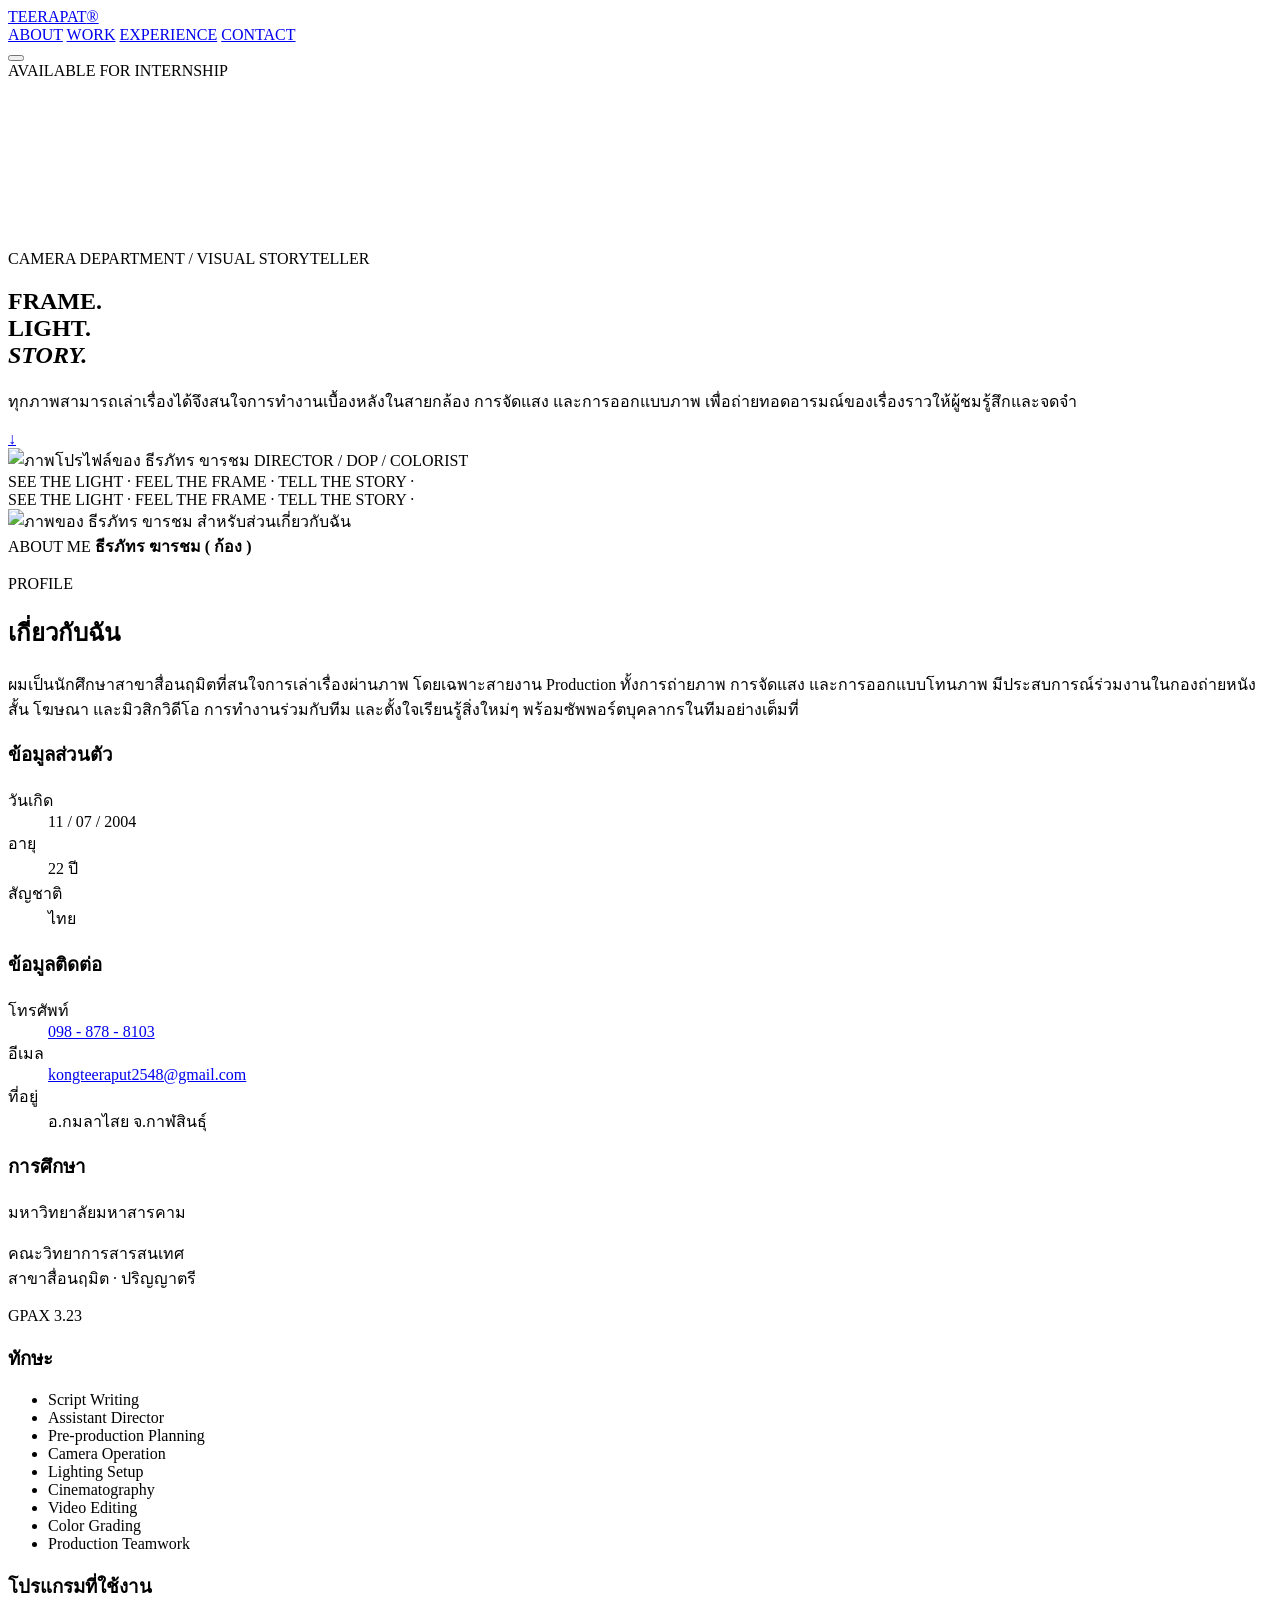
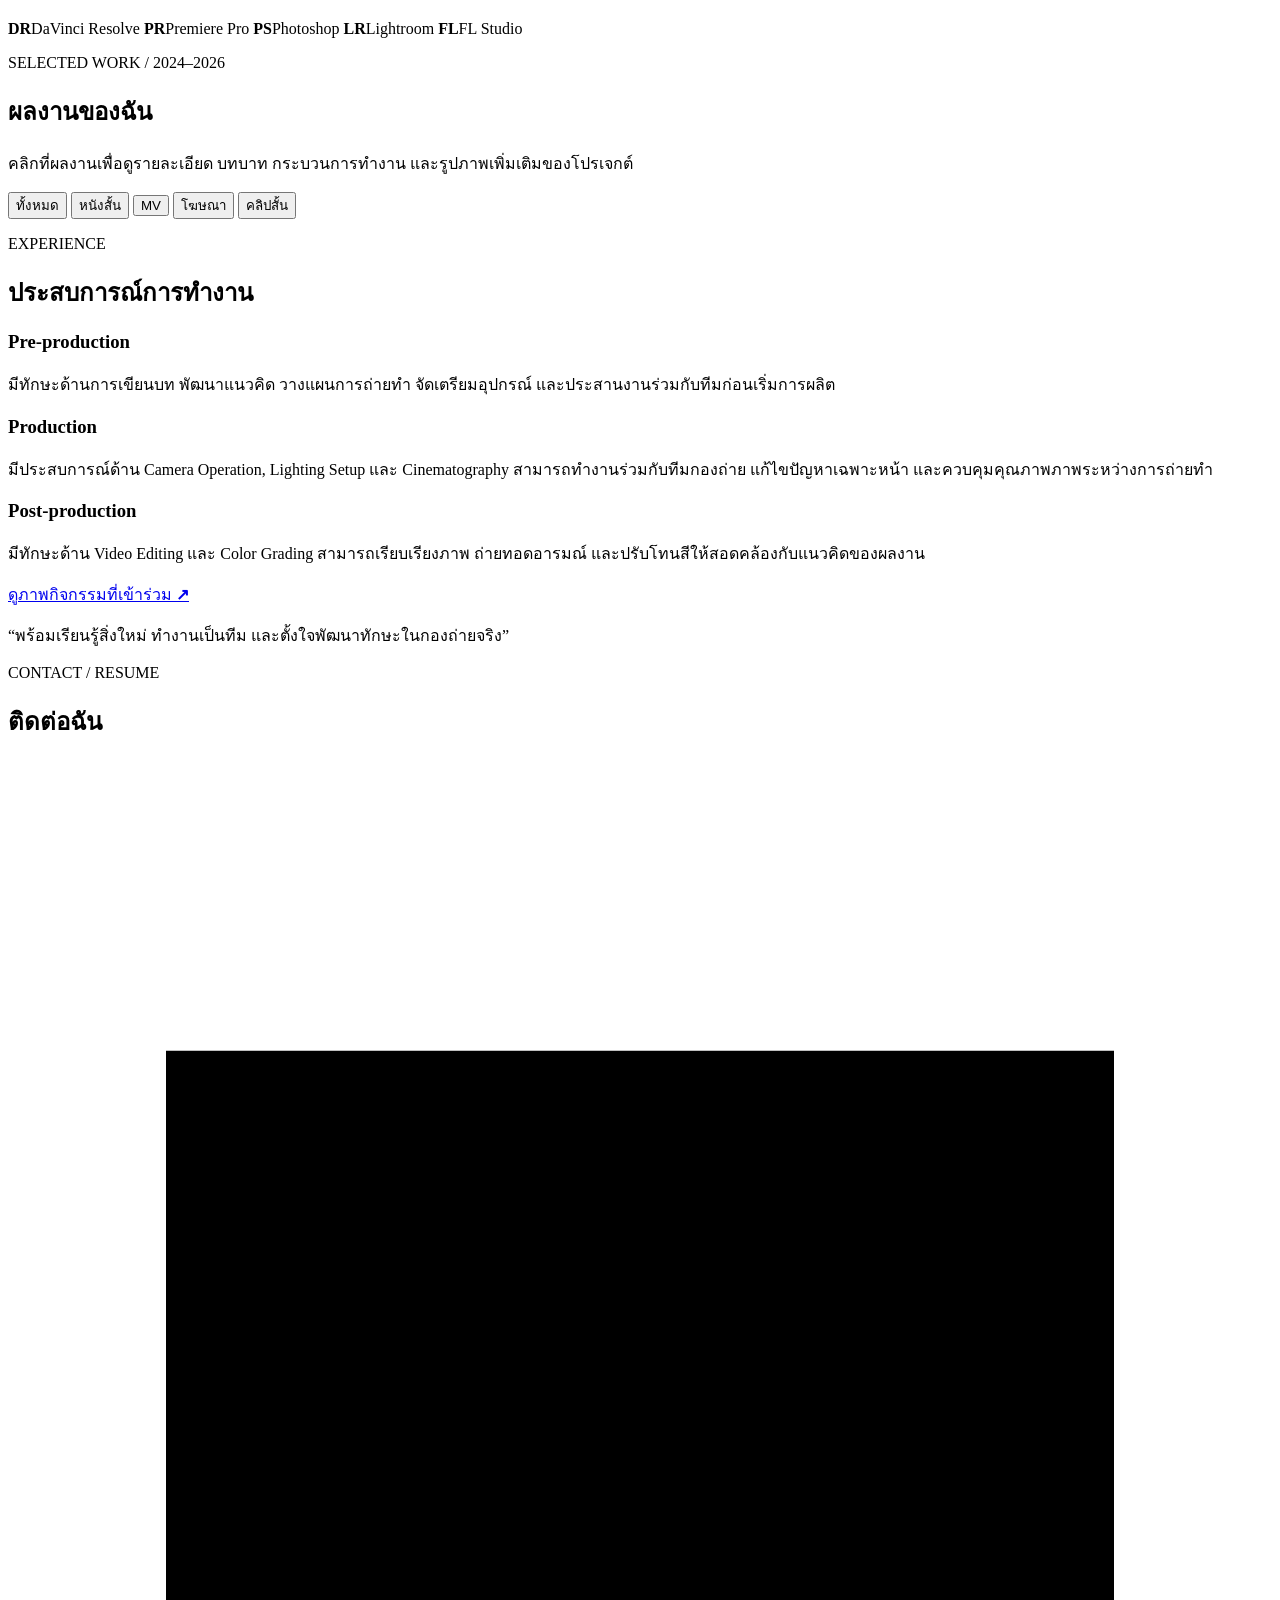
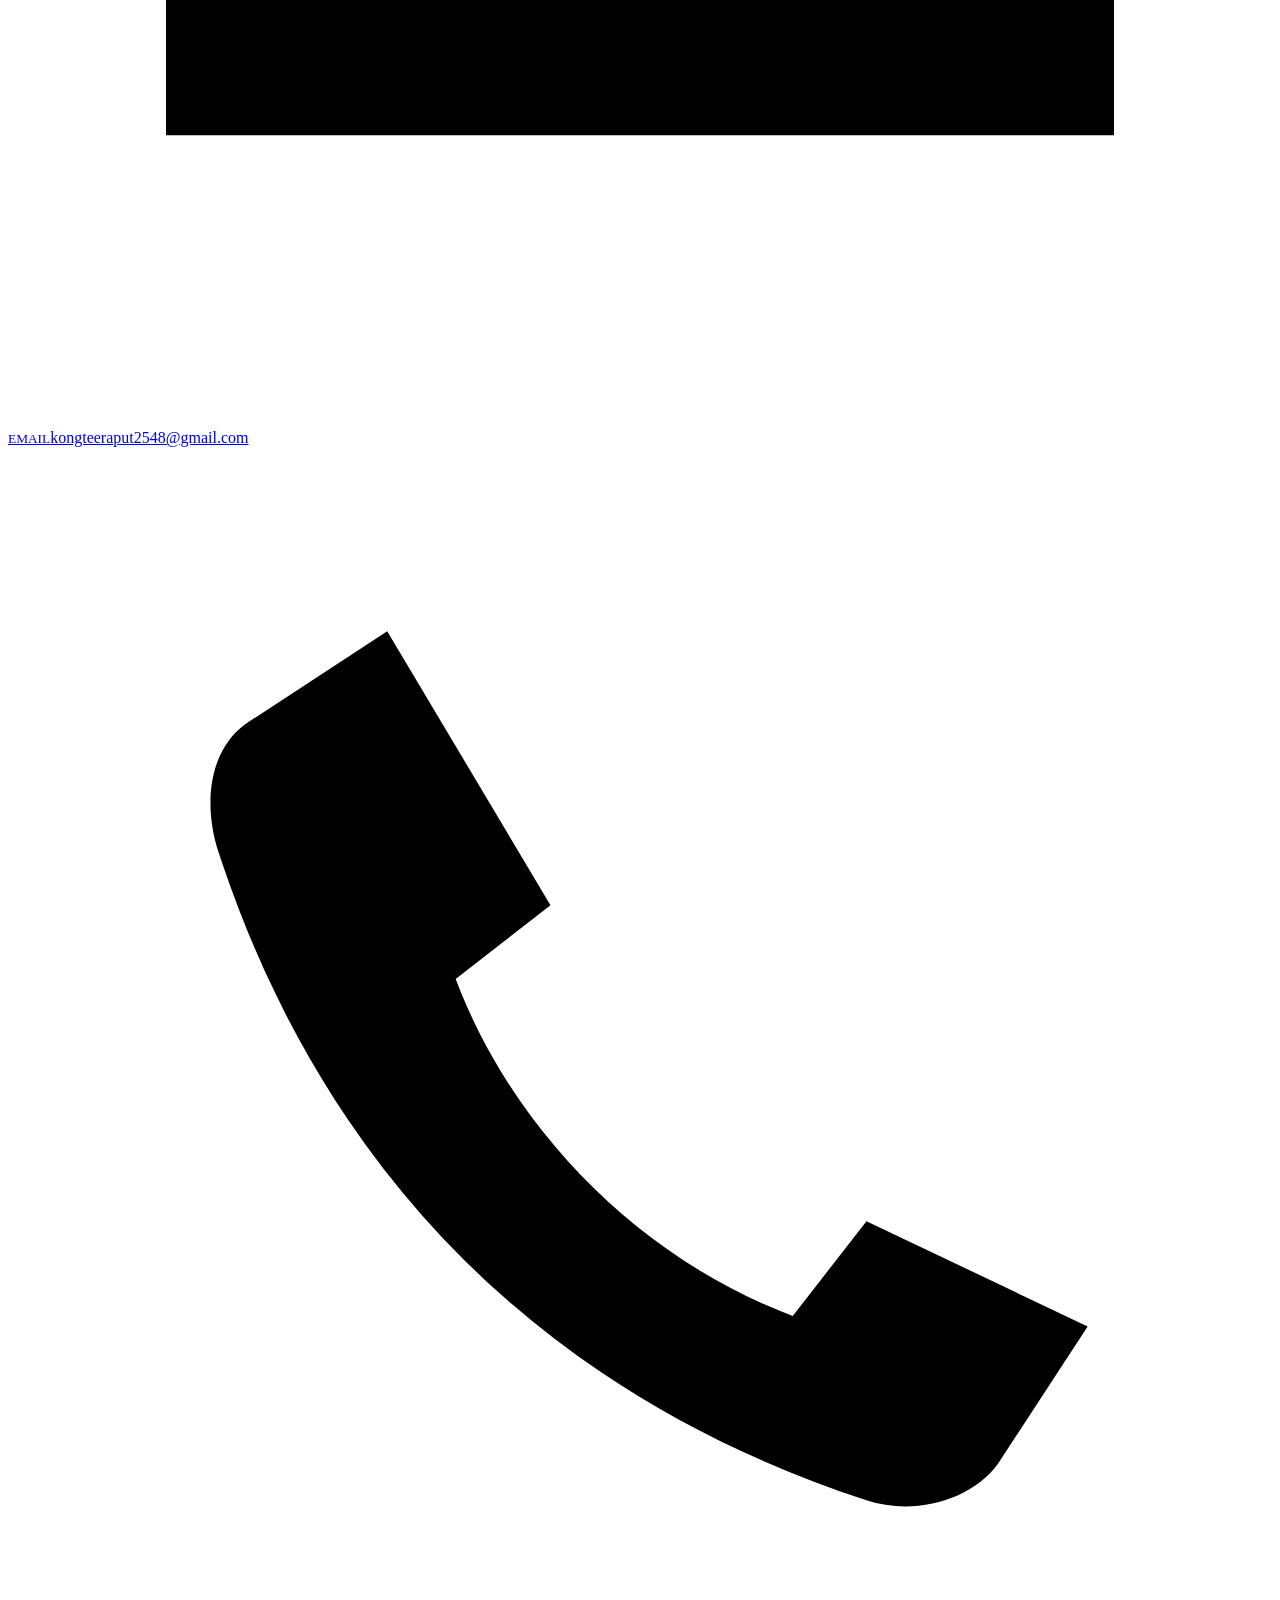
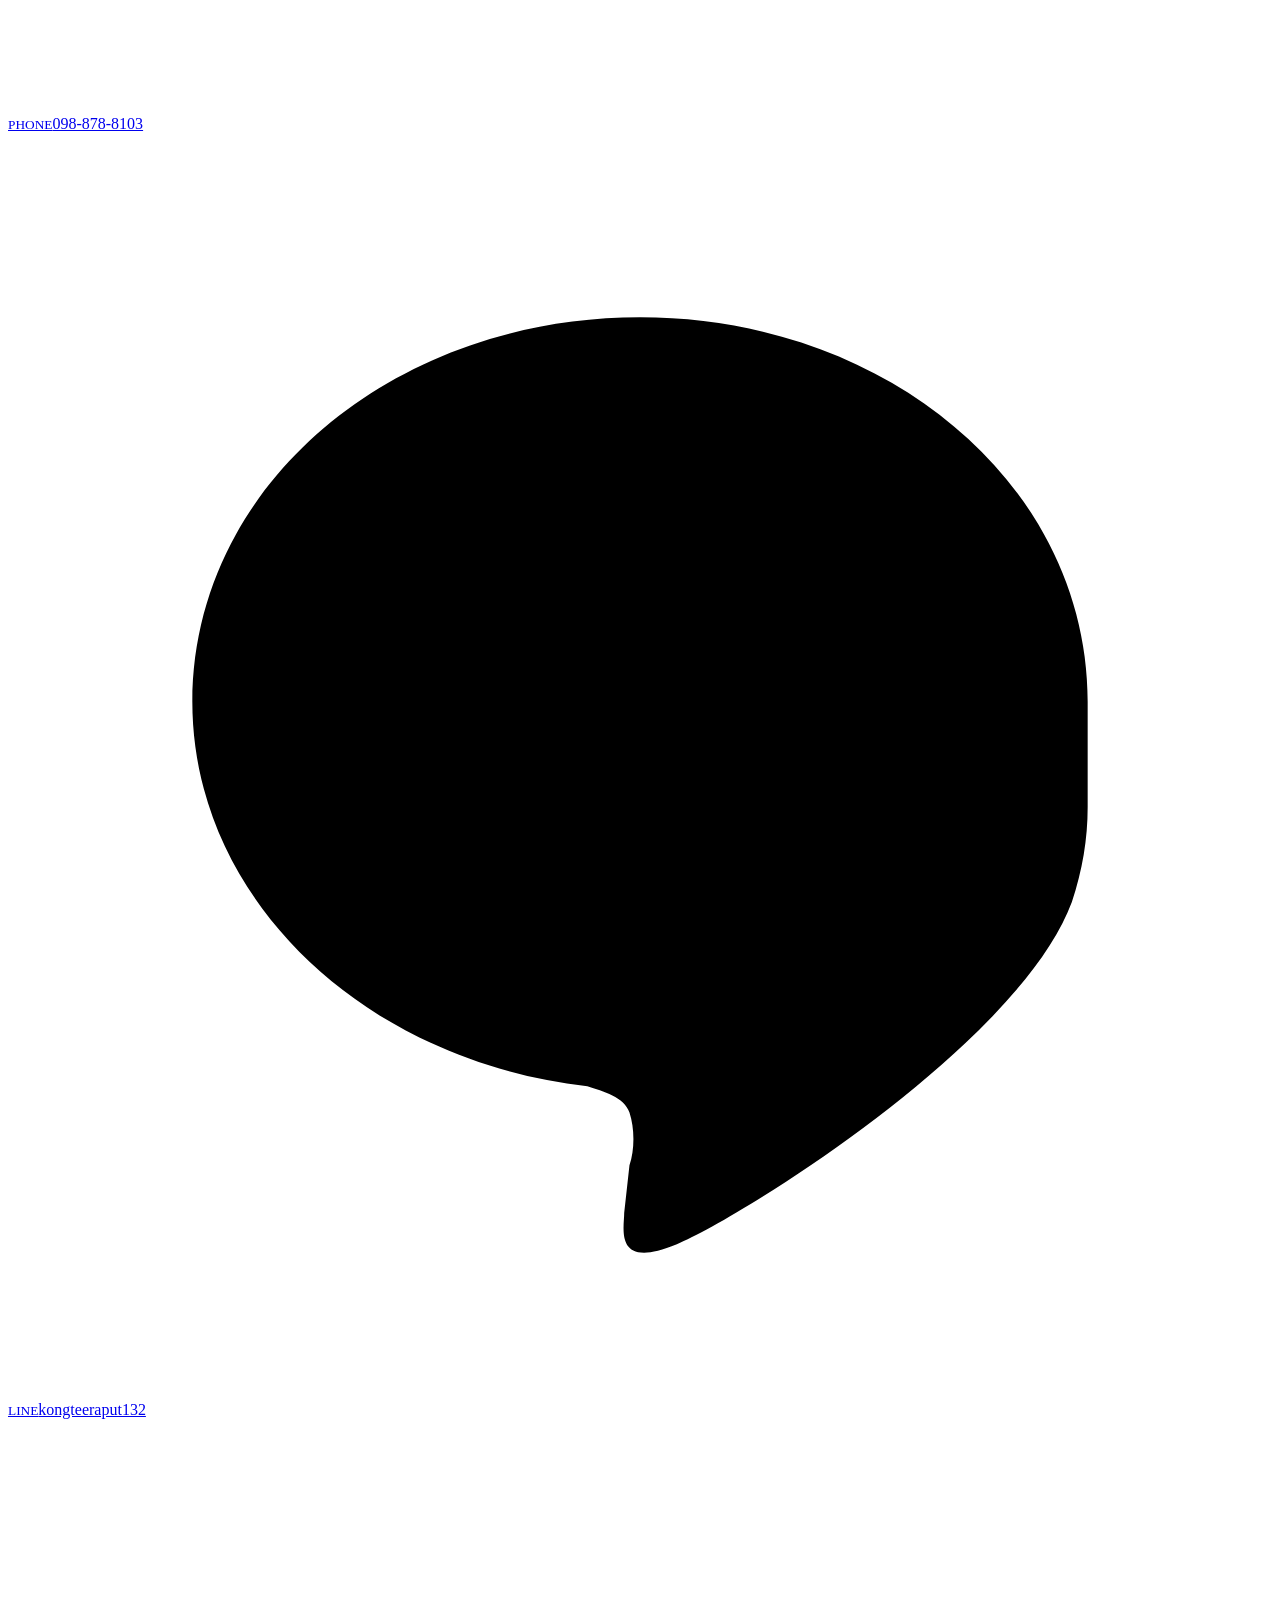
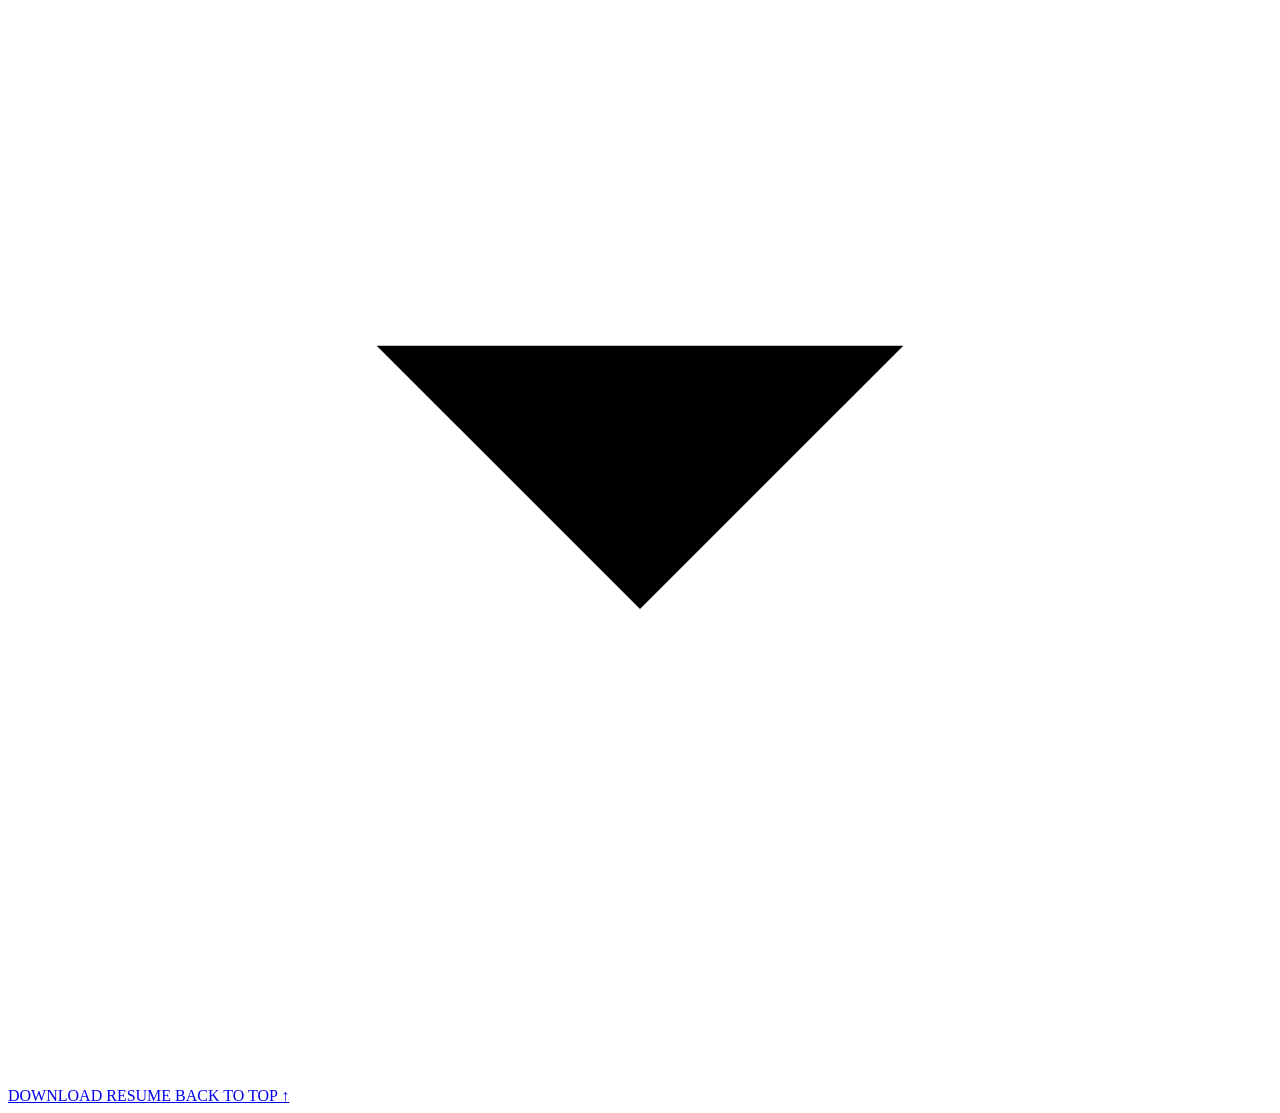
==== index.html @ 6ce197ad "Create index.html" ====
<!doctype html>
<html lang="th">
<head>
  <meta charset="utf-8" />
  <meta name="viewport" content="width=device-width, initial-scale=1" />
  <meta name="description" content="Portfolio ของ ธีรภัทร ขารชม — Camera Department, Director, DOP, Lighting และ Colorist" />
  <title>Teerapat Kharachom — Camera Department</title>
  <link rel="preconnect" href="https://fonts.googleapis.com">
  <link rel="preconnect" href="https://fonts.gstatic.com" crossorigin>
  <link href="https://fonts.googleapis.com/css2?family=Archivo+Black&family=Noto+Sans+Thai:wght@300;400;500;600;700;800;900&display=swap" rel="stylesheet">
  <link rel="stylesheet" href="styles.css" />
</head>
<body>
  <div class="cursor" aria-hidden="true"></div>

  <header class="site-header">
    <a class="brand" href="#top" aria-label="กลับด้านบน">TEERAPAT<span>®</span></a>
    <nav id="primary-nav" aria-label="เมนูหลัก">
      <a href="#about">ABOUT</a>
      <a href="#work">WORK</a>
      <a href="#experience">EXPERIENCE</a>
      <a href="#contact">CONTACT</a>
    </nav>
    <button class="mobile-menu-toggle" type="button" aria-controls="primary-nav" aria-expanded="false" aria-label="เปิดเมนู">
      <span></span><span></span><span></span>
    </button>
    <div class="status"><span></span> AVAILABLE FOR INTERNSHIP</div>
  </header>

  <main id="top">
    <section class="hero section-pad">
      <div class="hero-video" aria-hidden="true">
        <video autoplay muted loop playsinline poster="assets/main.jpg">
          <source src="assets/hero-background.mp4" type="video/mp4" />
        </video>
      </div>
      <div class="hero-video-overlay" aria-hidden="true"></div>

      <div class="hero-copy reveal">
        <p class="eyebrow">CAMERA DEPARTMENT / VISUAL STORYTELLER</p>
        <h1>FRAME.<br>LIGHT.<br><em>STORY.</em></h1>
        <div class="hero-bottom">
          <p>ทุกภาพสามารถเล่าเรื่องได้จึงสนใจการทำงานเบื้องหลังในสายกล้อง การจัดแสง และการออกแบบภาพ เพื่อถ่ายทอดอารมณ์ของเรื่องราวให้ผู้ชมรู้สึกและจดจำ</p>
          <a class="round-link" href="#about" aria-label="อ่านข้อมูลเกี่ยวกับฉัน">↓</a>
        </div>
      </div>

      <div class="hero-portrait reveal">
        <div class="portrait-frame">
          <img src="assets/profile1.jpg" alt="ภาพโปรไฟล์ของ ธีรภัทร ขารชม" />
          <span class="portrait-label">DIRECTOR / DOP / COLORIST</span>
        </div>
      </div>
    </section>

    <section class="ticker" aria-label="ทักษะหลัก">
      <div> SEE THE LIGHT · FEEL THE FRAME · TELL THE STORY ·</div>
      <div aria-hidden="true"> SEE THE LIGHT · FEEL THE FRAME · TELL THE STORY ·</div>
    </section>

    <section id="about" class="about-summary section-pad">
      <div class="about-summary-inner">
        <div class="about-photo reveal">
          <img src="assets/profile.jpg" alt="ภาพของ ธีรภัทร ขารชม สำหรับส่วนเกี่ยวกับฉัน" />
          <div class="about-photo-tag">
            <span>ABOUT ME</span>
            <strong>ธีรภัทร ฆารชม ( ก้อง )</strong>
          </div>
        </div>

        <div class="about-details">
          <div class="about-intro reveal">
            <p class="eyebrow">PROFILE</p>
            <h2>เกี่ยวกับ<span>ฉัน</span></h2>
            <p>ผมเป็นนักศึกษาสาขาสื่อนฤมิตที่สนใจการเล่าเรื่องผ่านภาพ โดยเฉพาะสายงาน Production ทั้งการถ่ายภาพ การจัดแสง และการออกแบบโทนภาพ มีประสบการณ์ร่วมงานในกองถ่ายหนังสั้น โฆษณา และมิวสิกวิดีโอ การทำงานร่วมกับทีม และตั้งใจเรียนรู้สิ่งใหม่ๆ พร้อมซัพพอร์ตบุคลากรในทีมอย่างเต็มที่</p>
          </div>

          <div class="profile-cards">
            <article class="profile-card reveal">
              <h3>ข้อมูลส่วนตัว</h3>
              <dl>
                <div><dt>วันเกิด</dt><dd>11 / 07 / 2004</dd></div>
                <div><dt>อายุ</dt><dd>22 ปี</dd></div>
                <div><dt>สัญชาติ</dt><dd>ไทย</dd></div>
              </dl>
            </article>

            <article class="profile-card reveal">
              <h3>ข้อมูลติดต่อ</h3>
              <dl>
                <div><dt>โทรศัพท์</dt><dd><a href="tel:+66988788103">098 - 878 - 8103</a></dd></div>
                <div><dt>อีเมล</dt><dd><a href="mailto:kongteeraput2548@gmail.com">kongteeraput2548@gmail.com</a></dd></div>
                <div><dt>ที่อยู่</dt><dd>อ.กมลาไสย จ.กาฬสินธุ์</dd></div>
              </dl>
            </article>

            <article class="profile-card reveal">
              <h3>การศึกษา</h3>
              <p class="card-main">มหาวิทยาลัยมหาสารคาม</p>
              <p>คณะวิทยาการสารสนเทศ<br>สาขาสื่อนฤมิต · ปริญญาตรี</p>
              <div class="card-badge">GPAX 3.23</div>
            </article>

            <article class="profile-card reveal">
              <h3>ทักษะ</h3>
              <ul class="skill-list">
                <li>Script Writing</li>
                <li>Assistant Director</li>
                <li>Pre-production Planning</li>
                <li>Camera Operation</li>
                <li>Lighting Setup</li>
                <li>Cinematography</li>
                <li>Video Editing</li>
                <li>Color Grading</li>
                <li>Production Teamwork</li>
              </ul>
            </article>

            <article class="profile-card profile-card-wide reveal">
              <h3>โปรแกรมที่ใช้งาน</h3>
              <div class="software-grid">
                <span><b>DR</b>DaVinci Resolve</span>
                <span><b>PR</b>Premiere Pro</span>
                <span><b>PS</b>Photoshop</span>
                <span><b>LR</b>Lightroom</span>
                <span><b>FL</b>FL Studio</span>
              </div>
            </article>
          </div>
        </div>
      </div>
    </section>

    <section id="work" class="work work-compact section-pad">
      <div class="work-inner">
        <div class="section-head reveal">
          <div>
            <p class="eyebrow">SELECTED WORK / 2024–2026</p>
            <h2>ผลงาน<span>ของฉัน</span></h2>
          </div>
          <p>คลิกที่ผลงานเพื่อดูรายละเอียด บทบาท กระบวนการทำงาน และรูปภาพเพิ่มเติมของโปรเจกต์</p>
        </div>
        <div class="project-filter-bar reveal">
          <div id="project-filters" class="project-filters" role="group" aria-label="กรองผลงานตามประเภท">
            <button type="button" class="project-filter active" data-filter="all" aria-pressed="true">ทั้งหมด</button>
            <button type="button" class="project-filter" data-filter="short-film" aria-pressed="false">หนังสั้น</button>
            <button type="button" class="project-filter" data-filter="music-video" aria-pressed="false">MV</button>
            <button type="button" class="project-filter" data-filter="commercial" aria-pressed="false">โฆษณา</button>
            <button type="button" class="project-filter" data-filter="short-content" aria-pressed="false">คลิปสั้น</button>
          </div>
          <p id="project-filter-count" class="project-filter-count" aria-live="polite"></p>
        </div>
        <div id="project-grid" class="project-grid"></div>
        <div id="project-pagination" class="project-pagination"></div>

        <section id="collab-work-rail" class="collab-work reveal" aria-labelledby="collab-work-title" hidden>
          <div class="collab-work-head">
            <p class="eyebrow">COLLABORATIVE WORK</p>
            <h3 id="collab-work-title">มีส่วนร่วมกับ STARDUSTZ PRODUCTION</h3>
          </div>
          <div class="collab-marquee" role="region" aria-label="ปกผลงานที่ร่วมกับทีม เลื่อนอัตโนมัติและคลิกเปิดผลงานต้นทางได้">
            <div class="collab-marquee-track"></div>
          </div>
        </section>
      </div>
    </section>

    <section id="experience" class="experience section-pad">
      <div class="work-inner">
        <div class="section-head reveal">
          <div>
            <p class="eyebrow">EXPERIENCE</p>
            <h2>ประสบการณ์<span>การทำงาน</span></h2>
          </div>
        </div>
        <div class="experience-grid">
          <article class="experience-card reveal">
            <h3>Pre-production</h3>
            <p>มีทักษะด้านการเขียนบท พัฒนาแนวคิด วางแผนการถ่ายทำ จัดเตรียมอุปกรณ์ และประสานงานร่วมกับทีมก่อนเริ่มการผลิต</p>
          </article>
          <article class="experience-card reveal">
            <h3>Production</h3>
            <p>มีประสบการณ์ด้าน Camera Operation, Lighting Setup และ Cinematography สามารถทำงานร่วมกับทีมกองถ่าย แก้ไขปัญหาเฉพาะหน้า และควบคุมคุณภาพภาพระหว่างการถ่ายทำ</p>
          </article>
          <article class="experience-card reveal">
            <h3>Post-production</h3>
            <p>มีทักษะด้าน Video Editing และ Color Grading สามารถเรียบเรียงภาพ ถ่ายทอดอารมณ์ และปรับโทนสีให้สอดคล้องกับแนวคิดของผลงาน</p>
          </article>
        </div>
      </div>
    </section>

    <div class="experience-actions experience-actions-between section-pad reveal">
      <a class="activity-gallery-link" href="activities.html">
        <span>ดูภาพกิจกรรมที่เข้าร่วม</span>
        <b aria-hidden="true">↗</b>
      </a>
    </div>

    <section class="statement section-pad reveal">
      <p>“พร้อมเรียนรู้สิ่งใหม่ ทำงานเป็นทีม และตั้งใจพัฒนาทักษะในกองถ่ายจริง”</p>
    </section>
  </main>

  <footer id="contact" class="contact section-pad">
    <div class="contact-inner">
      <div class="contact-heading">
        <p class="eyebrow">CONTACT / RESUME</p>
        <h2>ติดต่อ<span>ฉัน</span></h2>
      </div>

      <div class="contact-actions" aria-label="ช่องทางติดต่อ">
        <a class="contact-item" href="mailto:kongteeraput2548@gmail.com">
          <svg viewBox="0 0 24 24" aria-hidden="true"><path d="M3 5.5h18v13H3z"/><path d="m4 7 8 6 8-6"/></svg>
          <span><small>EMAIL</small>kongteeraput2548@gmail.com</span>
        </a>
        <a class="contact-item" href="tel:+66988788103">
          <svg viewBox="0 0 24 24" aria-hidden="true"><path d="M7.2 3.5 4.6 5.2c-.8.5-.9 1.6-.6 2.5 2 6.1 6.2 10.3 12.3 12.3.9.3 2 0 2.5-.7l1.7-2.6-4.2-2-1.4 1.8c-2.9-1.1-5.3-3.5-6.4-6.4l1.8-1.4z"/></svg>
          <span><small>PHONE</small>098-878-8103</span>
        </a>
        <a class="contact-item" href="https://line.me/ti/p/~kongteeraput132" target="_blank" rel="noopener noreferrer" aria-label="เปิด LINE ของ kongteeraput132">
          <svg viewBox="0 0 24 24" aria-hidden="true"><path d="M20.5 10.8c0-4.1-3.8-7.3-8.5-7.3s-8.5 3.2-8.5 7.3c0 3.7 3.2 6.8 7.5 7.3.3.1.7.2.8.5.1.3.1.7 0 1l-.1.9c0 .3-.2 1.1 1 .6 1.2-.5 6.5-3.8 7.5-6.5.2-.6.3-1.2.3-1.8z"/></svg>
          <span><small>LINE</small>kongteeraput132</span>
        </a>
      </div>

      <div class="contact-footer-row">
        <a class="resume-download" href="https://drive.google.com/uc?export=download&id=1RfKe8Ul00ladUPzTSBc_7ib2AppkwEsM" download>
          <svg viewBox="0 0 24 24" aria-hidden="true"><path d="M12 3v12"/><path d="m7 10 5 5 5-5"/><path d="M5 20h14"/></svg>
          <span>DOWNLOAD RESUME</span>
        </a>
        <a class="to-top" href="#top">BACK TO TOP ↑</a>
      </div>
    </div>
  </footer>

  <script src="projects.js"></script>
  <script src="script.js"></script>
</body>
</html>
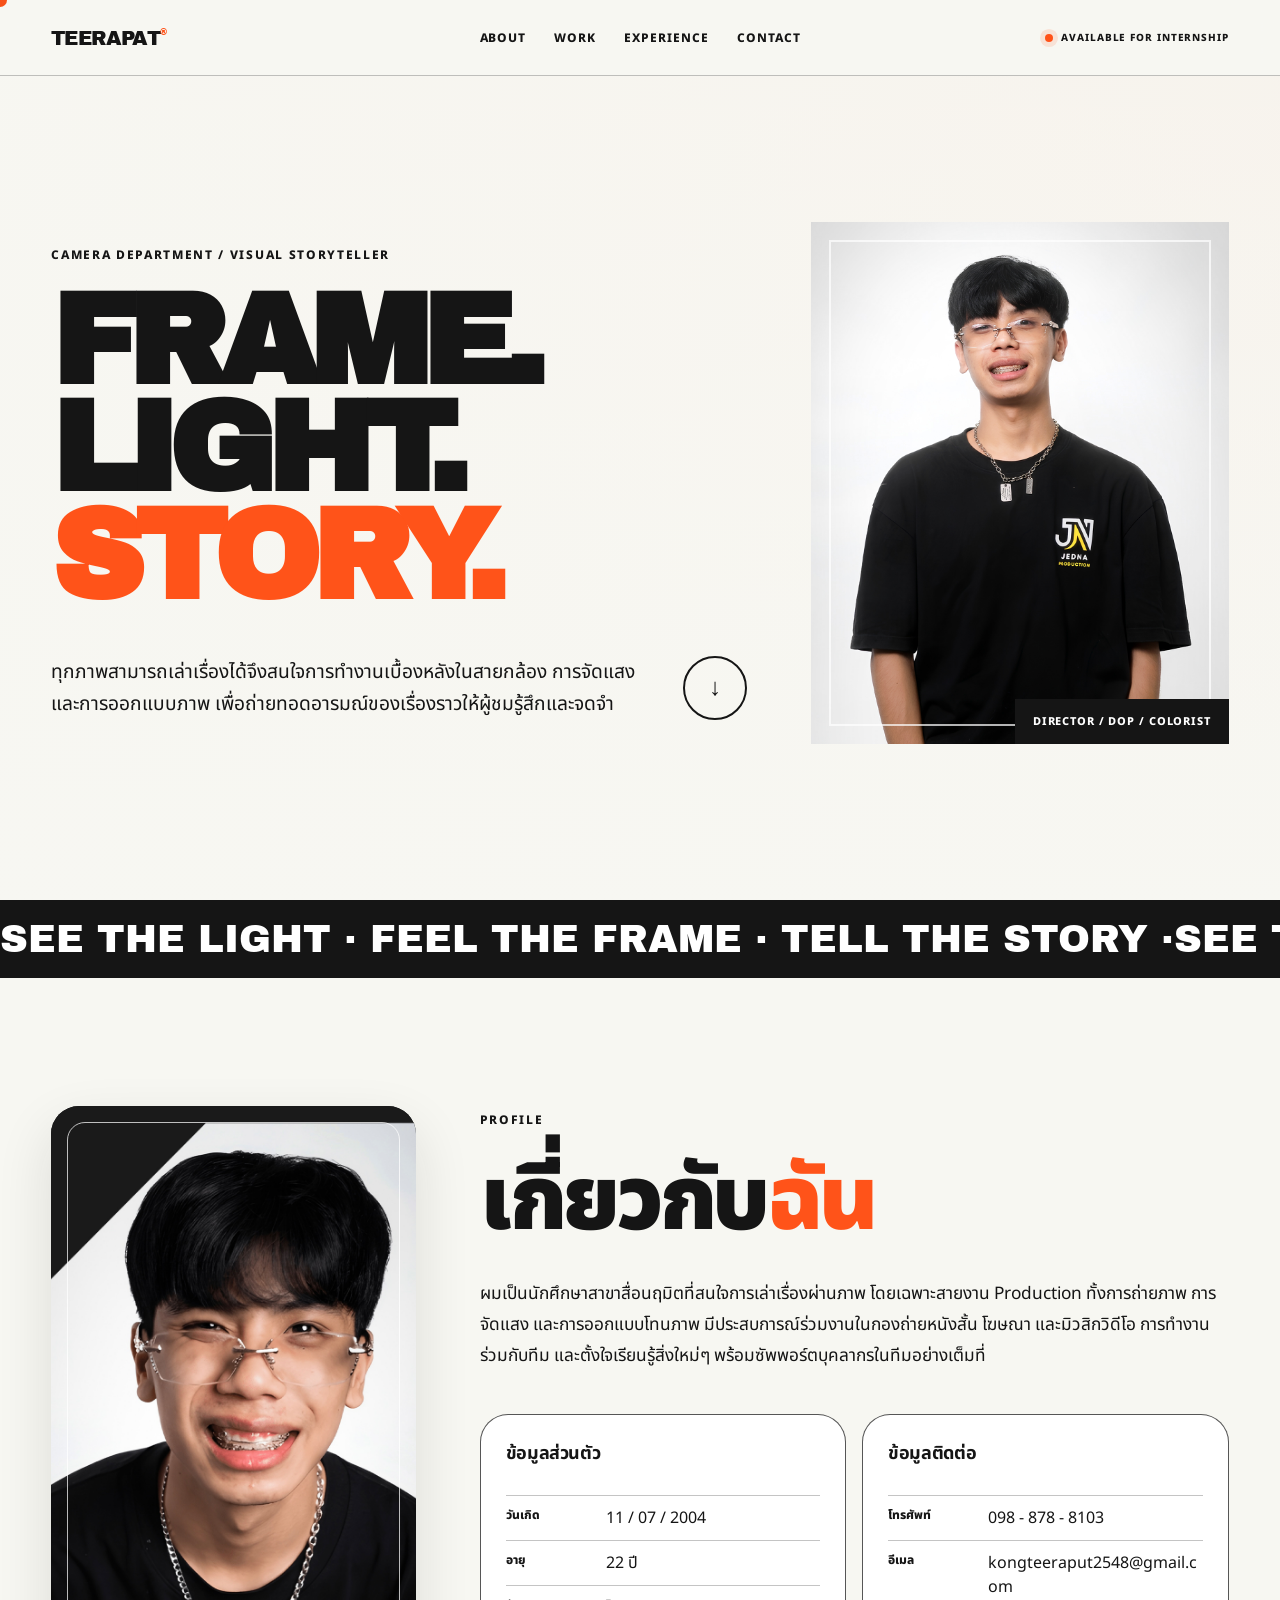
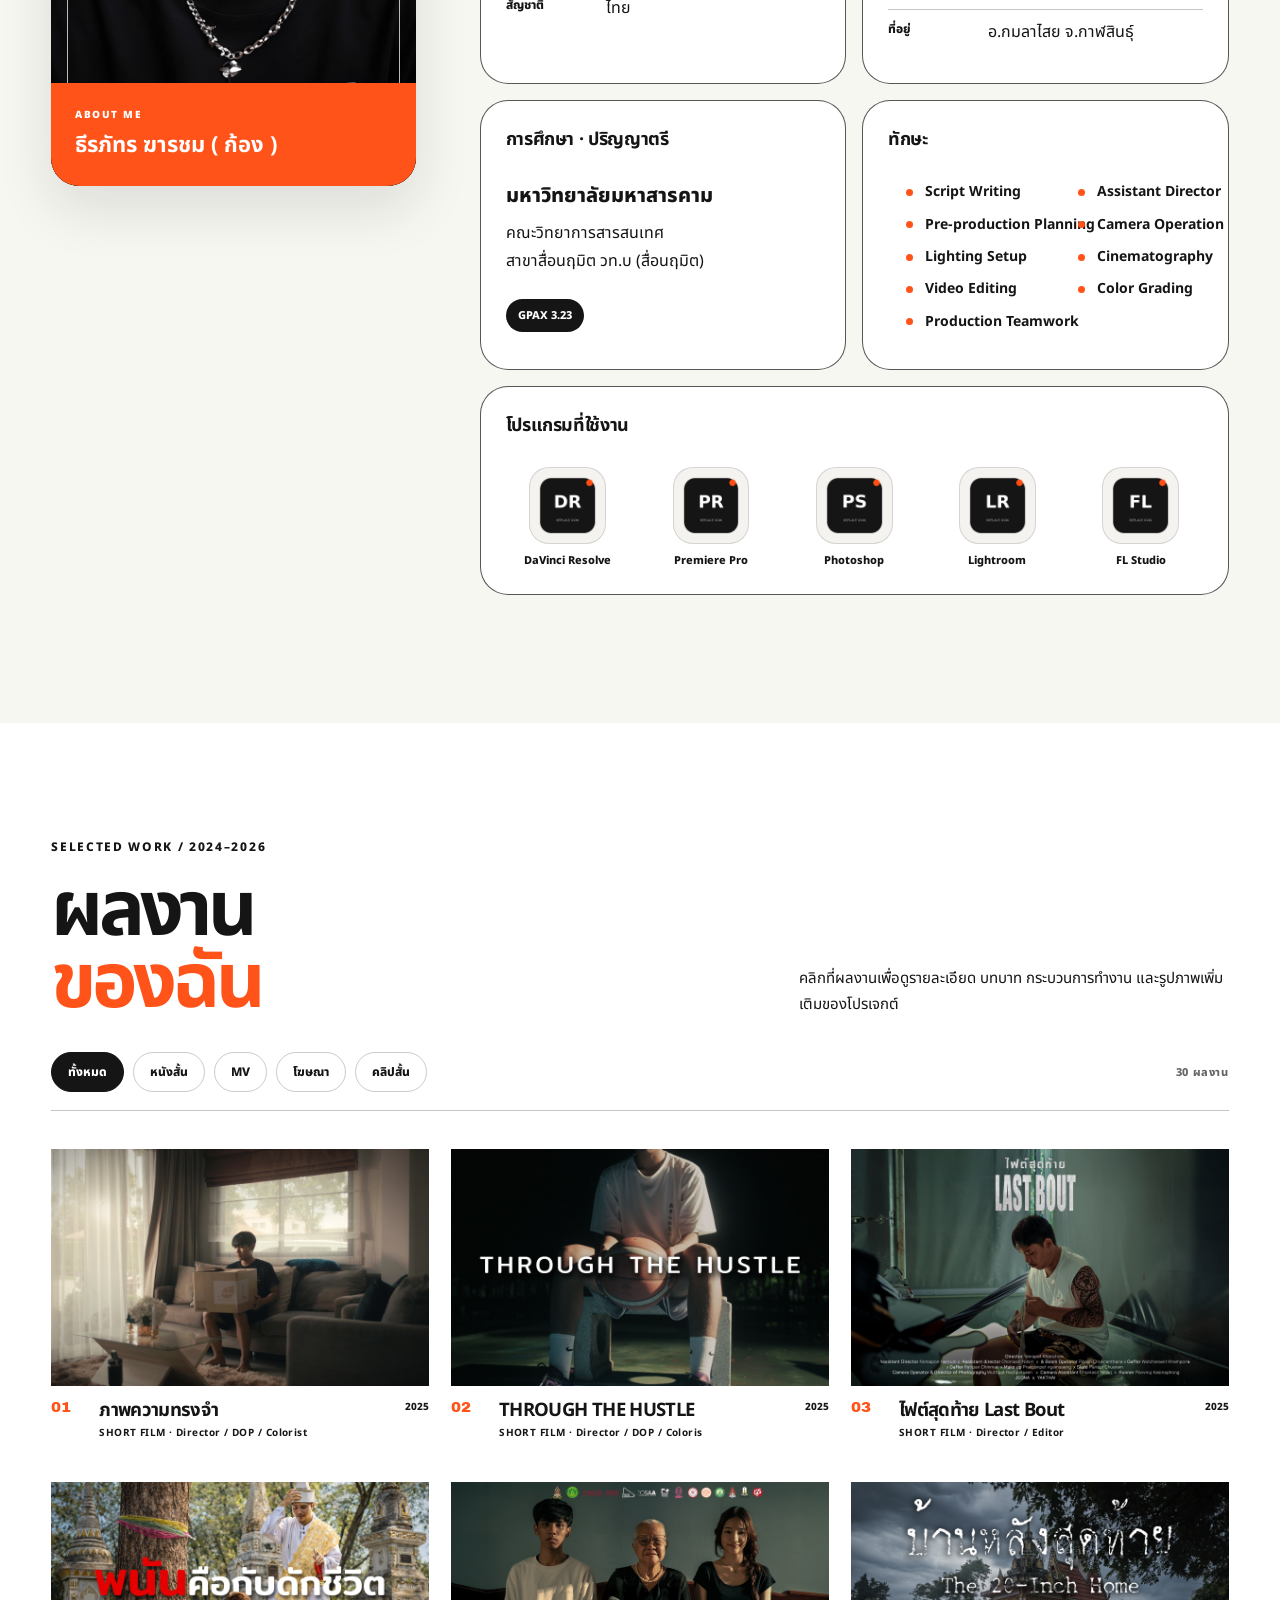
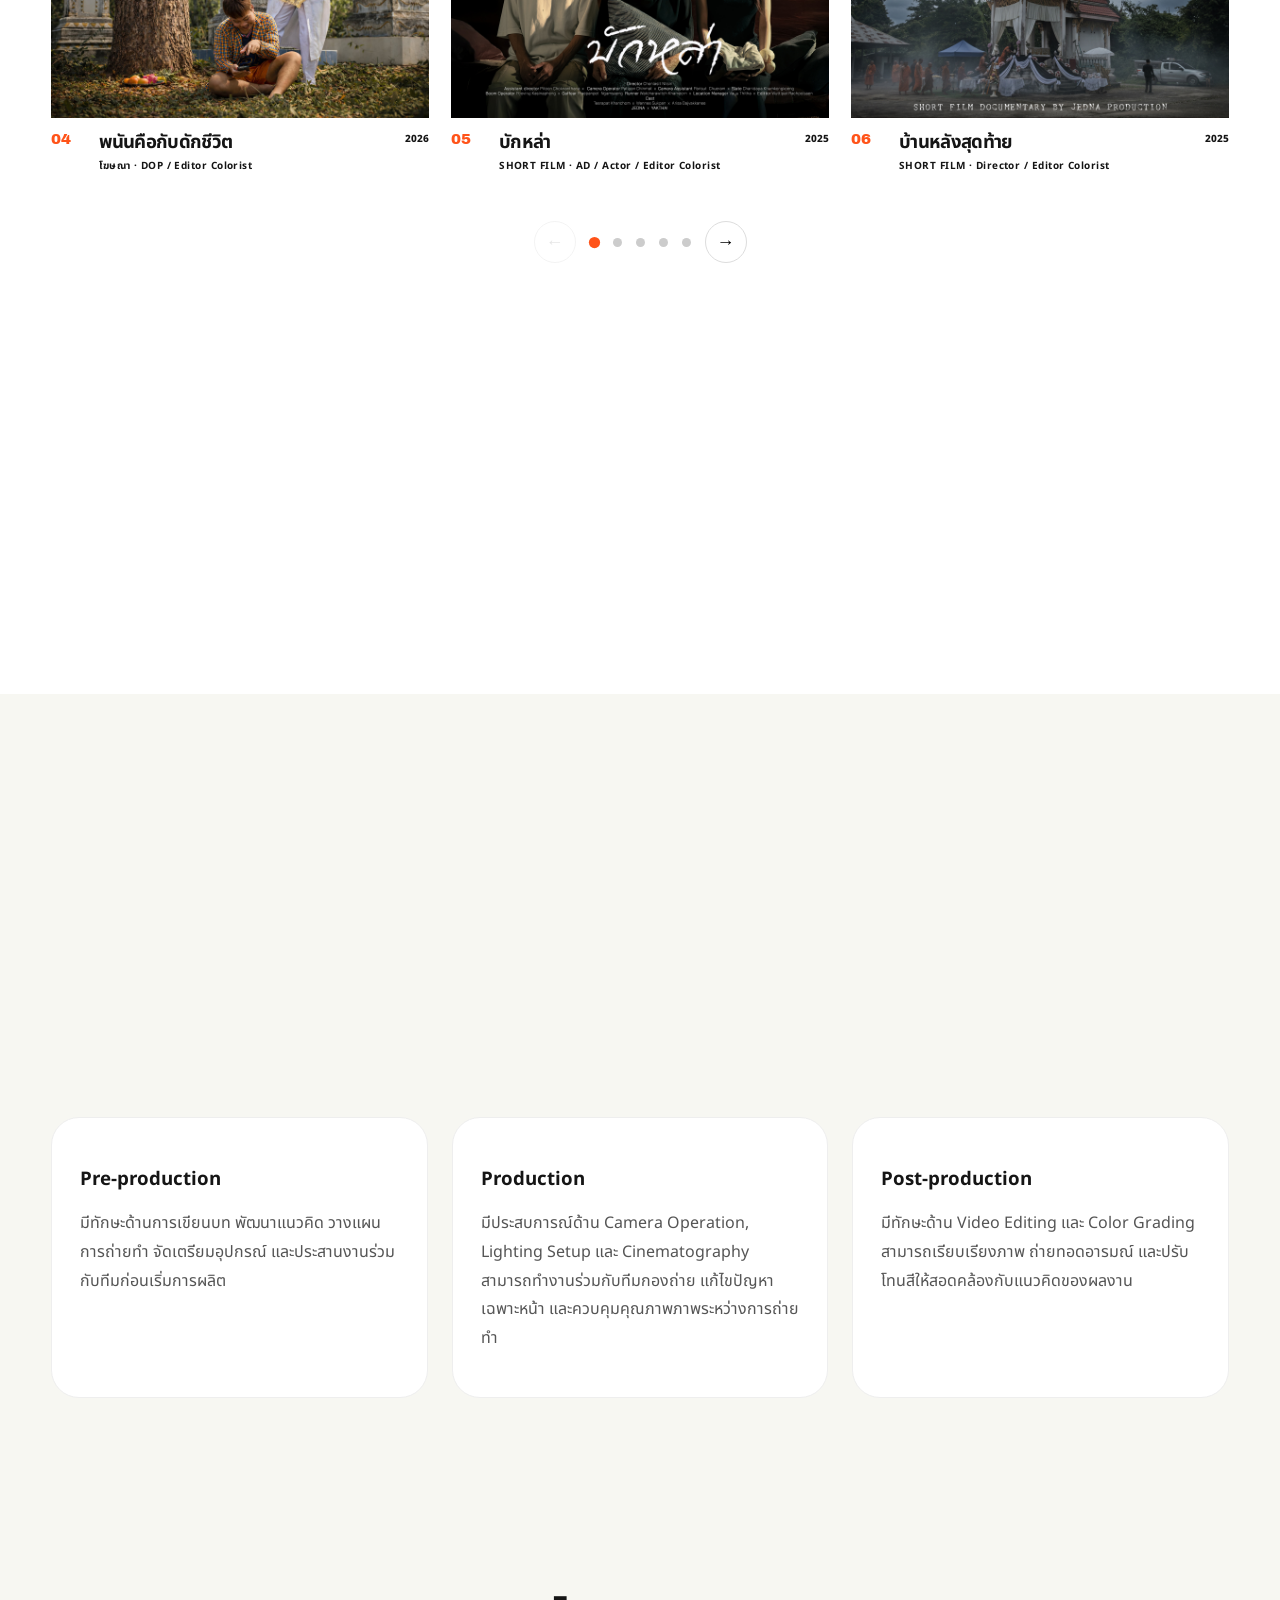
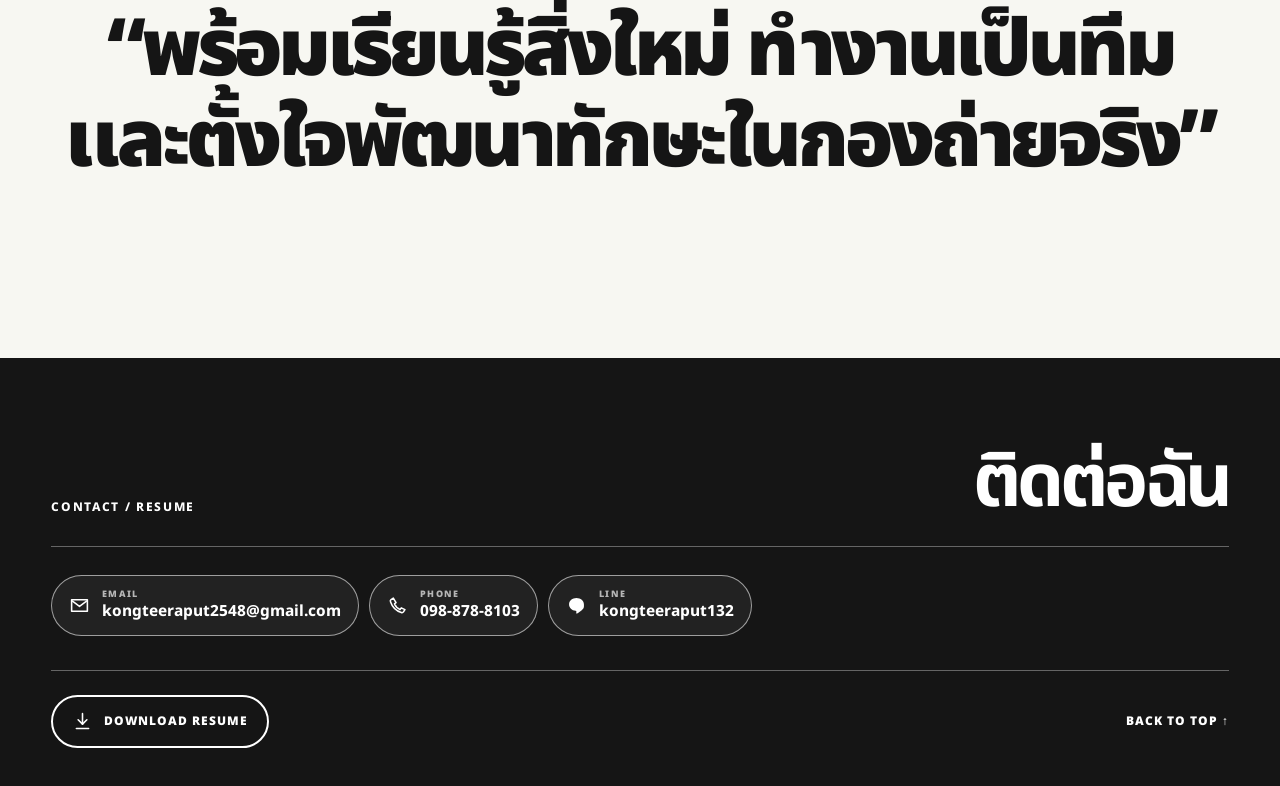
==== commit 0942d839: "up file" ====
--- a/index.html
+++ b/index.html
@@ -4,7 +4,7 @@
   <meta charset="utf-8" />
   <meta name="viewport" content="width=device-width, initial-scale=1" />
   <meta name="description" content="Portfolio ของ ธีรภัทร ขารชม — Camera Department, Director, DOP, Lighting และ Colorist" />
-  <title>Teerapat Kharachom — Camera Department</title>
+  <title>Portfolio Teerapat Khanchom</title>
   <link rel="preconnect" href="https://fonts.googleapis.com">
   <link rel="preconnect" href="https://fonts.gstatic.com" crossorigin>
   <link href="https://fonts.googleapis.com/css2?family=Archivo+Black&family=Noto+Sans+Thai:wght@300;400;500;600;700;800;900&display=swap" rel="stylesheet">
@@ -95,9 +95,9 @@
             </article>
 
             <article class="profile-card reveal">
-              <h3>การศึกษา</h3>
+              <h3>การศึกษา · ปริญญาตรี</h3>
               <p class="card-main">มหาวิทยาลัยมหาสารคาม</p>
-              <p>คณะวิทยาการสารสนเทศ<br>สาขาสื่อนฤมิต · ปริญญาตรี</p>
+              <p>คณะวิทยาการสารสนเทศ<br>สาขาสื่อนฤมิต วท.บ (สื่อนฤมิต)</p>
               <div class="card-badge">GPAX 3.23</div>
             </article>
 
@@ -118,12 +118,27 @@
 
             <article class="profile-card profile-card-wide reveal">
               <h3>โปรแกรมที่ใช้งาน</h3>
-              <div class="software-grid">
-                <span><b>DR</b>DaVinci Resolve</span>
-                <span><b>PR</b>Premiere Pro</span>
-                <span><b>PS</b>Photoshop</span>
-                <span><b>LR</b>Lightroom</span>
-                <span><b>FL</b>FL Studio</span>
+              <div class="software-grid" aria-label="โปรแกรมที่ใช้งาน">
+                <figure class="software-item">
+                  <div class="software-icon"><img src="assets/software-icons/davinci-resolve.png" alt="ไอคอน DaVinci Resolve" loading="lazy"></div>
+                  <figcaption>DaVinci Resolve</figcaption>
+                </figure>
+                <figure class="software-item">
+                  <div class="software-icon"><img src="assets/software-icons/premiere-pro.png" alt="ไอคอน Adobe Premiere Pro" loading="lazy"></div>
+                  <figcaption>Premiere Pro</figcaption>
+                </figure>
+                <figure class="software-item">
+                  <div class="software-icon"><img src="assets/software-icons/photoshop.png" alt="ไอคอน Adobe Photoshop" loading="lazy"></div>
+                  <figcaption>Photoshop</figcaption>
+                </figure>
+                <figure class="software-item">
+                  <div class="software-icon"><img src="assets/software-icons/lightroom.png" alt="ไอคอน Adobe Lightroom" loading="lazy"></div>
+                  <figcaption>Lightroom</figcaption>
+                </figure>
+                <figure class="software-item">
+                  <div class="software-icon"><img src="assets/software-icons/fl-studio.png" alt="ไอคอน FL Studio" loading="lazy"></div>
+                  <figcaption>FL Studio</figcaption>
+                </figure>
               </div>
             </article>
           </div>
@@ -189,14 +204,6 @@
         </div>
       </div>
     </section>
-
-    <div class="experience-actions experience-actions-between section-pad reveal">
-      <a class="activity-gallery-link" href="activities.html">
-        <span>ดูภาพกิจกรรมที่เข้าร่วม</span>
-        <b aria-hidden="true">↗</b>
-      </a>
-    </div>
-
     <section class="statement section-pad reveal">
       <p>“พร้อมเรียนรู้สิ่งใหม่ ทำงานเป็นทีม และตั้งใจพัฒนาทักษะในกองถ่ายจริง”</p>
     </section>
--- a/styles.css
+++ b/styles.css
@@ -0,0 +1,2230 @@
+:root {
+  --orange: #ff5319;
+  --black: #151515;
+  --paper: #f7f7f2;
+  --white: #ffffff;
+  --line: rgba(21,21,21,.25);
+  --pad: clamp(22px, 4vw, 68px);
+}
+* { box-sizing: border-box; }
+html { scroll-behavior: smooth; }
+body {
+  margin: 0;
+  background: var(--paper);
+  color: var(--black);
+  font-family: "Noto Sans Thai", Arial, sans-serif;
+  overflow-x: hidden;
+}
+a { color: inherit; text-decoration: none; }
+img { display: block; width: 100%; }
+button, a { -webkit-tap-highlight-color: transparent; }
+::selection { background: var(--orange); color: var(--white); }
+.section-pad { padding-left: var(--pad); padding-right: var(--pad); }
+.eyebrow { margin: 0; font-size: 12px; font-weight: 800; letter-spacing: .14em; text-transform: uppercase; }
+.eyebrow.light { color: rgba(255,255,255,.72); }
+.site-header {
+  position: sticky; top: 0; z-index: 50;
+  display: grid; grid-template-columns: 1fr auto 1fr; align-items: center;
+  height: 76px; padding: 0 var(--pad);
+  background: rgba(247,247,242,.92); backdrop-filter: blur(14px);
+  border-bottom: 1px solid var(--line);
+}
+.brand { font-family: "Archivo Black", sans-serif; font-size: 20px; letter-spacing: -.04em; }
+.brand span { color: var(--orange); font-size: 9px; vertical-align: top; }
+.site-header nav { display: flex; gap: 28px; font-size: 12px; font-weight: 800; letter-spacing: .08em; }
+.site-header nav a, .back-link { position: relative; }
+.site-header nav a::after, .back-link::after {
+  content:""; position:absolute; left:0; bottom:-6px; width:100%; height:2px;
+  background:var(--orange); transform:scaleX(0); transform-origin:right; transition:.25s ease;
+}
+.site-header nav a:hover::after, .back-link:hover::after { transform:scaleX(1); transform-origin:left; }
+.status { justify-self: end; display:flex; align-items:center; gap:8px; font-size:10px; font-weight:800; letter-spacing:.09em; }
+.status span { width:8px; height:8px; border-radius:50%; background:var(--orange); box-shadow:0 0 0 5px rgba(255,83,25,.13); }
+.hero { min-height: calc(100vh - 76px); display:grid; grid-template-columns: 1.25fr .75fr; gap:clamp(28px,5vw,90px); align-items:center; padding-top:60px; padding-bottom:70px; }
+.hero h1, .section-head h2, .about-title h2, .project-hero h1 {
+  font-family:"Archivo Black", "Noto Sans Thai", sans-serif; text-transform:uppercase; letter-spacing:-.07em; line-height:.84;
+}
+.hero h1 { margin:24px 0 46px; font-size:clamp(64px,10vw,168px); }
+.hero h1 em, .about-title h2 em { font-style:normal; color:var(--orange); }
+.hero-bottom { display:grid; grid-template-columns:minmax(0,620px) auto; gap:24px; align-items:end; }
+.hero-bottom p { margin:0; max-width:620px; font-size:clamp(16px,1.5vw,22px); line-height:1.65; }
+.round-link { width:64px; height:64px; border:2px solid var(--black); border-radius:50%; display:grid; place-items:center; font-size:24px; transition:.25s ease; }
+.round-link:hover { background:var(--orange); border-color:var(--orange); color:white; transform:translateY(5px); }
+.hero-portrait { align-self:stretch; display:flex; align-items:center; }
+.portrait-frame { position:relative; width:100%; max-height:760px; overflow:hidden; background:var(--orange); }
+.portrait-frame::before { content:""; position:absolute; inset:18px; border:2px solid rgba(255,255,255,.7); z-index:2; pointer-events:none; }
+.portrait-frame img { aspect-ratio:4/5; object-fit:cover; filter:grayscale(100%) contrast(1.03); transition:.45s ease; mix-blend-mode:multiply; }
+.portrait-frame:hover img { filter:grayscale(0); mix-blend-mode:normal; transform:scale(1.02); }
+.portrait-label { position:absolute; z-index:3; right:0; bottom:0; background:var(--black); color:white; padding:14px 18px; font-size:11px; font-weight:800; letter-spacing:.08em; }
+.ticker { overflow:hidden; display:flex; width:max-content; background:var(--black); color:white; border-top:1px solid var(--black); border-bottom:1px solid var(--black); }
+.ticker div { padding:17px 0; font-family:"Archivo Black", sans-serif; font-size:clamp(22px,3vw,44px); white-space:nowrap; animation:ticker 28s linear infinite; }
+@keyframes ticker { to { transform:translateX(-100%); } }
+
+/* About summary */
+.about-summary {
+  padding-top: clamp(90px, 10vw, 150px);
+  padding-bottom: clamp(90px, 10vw, 150px);
+  background: var(--paper);
+}
+.about-summary-inner {
+  width: min(100%, 1500px);
+  margin: 0 auto;
+  display: grid;
+  grid-template-columns: minmax(280px, .72fr) minmax(0, 1.48fr);
+  gap: clamp(34px, 5vw, 84px);
+  align-items: start;
+}
+.about-photo {
+  position: sticky;
+  top: 110px;
+  min-height: 680px;
+  overflow: hidden;
+  background: var(--black);
+}
+.about-photo::after {
+  content: "";
+  position: absolute;
+  inset: 16px;
+  border: 1px solid rgba(255,255,255,.72);
+  pointer-events: none;
+}
+.about-photo img {
+  width: 100%;
+  height: 100%;
+  min-height: 680px;
+  object-fit: cover;
+  object-position: 50% 32%;
+  filter: none;
+}
+.about-photo-tag {
+  position: absolute;
+  left: 0;
+  right: 0;
+  bottom: 0;
+  z-index: 2;
+  padding: 24px;
+  background: var(--orange);
+  color: #ffffff;
+}
+.about-photo-tag span {
+  display: block;
+  margin-bottom: 6px;
+  font-size: 10px;
+  font-weight: 900;
+  letter-spacing: .15em;
+}
+.about-photo-tag strong { font-size: 22px; }
+.about-details { min-width: 0; }
+.about-intro { padding: 5px 0 42px; }
+.about-intro h2 {
+  margin: 18px 0 28px;
+  font-family: "Archivo Black", "Noto Sans Thai", sans-serif;
+  font-size: clamp(58px, 7vw, 108px);
+  line-height: .9;
+  letter-spacing: -.065em;
+}
+.about-intro h2 span { color: var(--orange); }
+.about-intro > p:last-child {
+  max-width: 920px;
+  margin: 0;
+  font-size: clamp(16px, 1.35vw, 20px);
+  line-height: 1.8;
+}
+.profile-cards {
+  display: grid;
+  grid-template-columns: repeat(2, minmax(0, 1fr));
+  gap: 16px;
+}
+.profile-card {
+  position: relative;
+  min-height: 270px;
+  padding: 25px;
+  border: 1px solid var(--black);
+  background: var(--white);
+  transition: transform .25s ease, box-shadow .25s ease, background .25s ease;
+}
+.profile-card:hover {
+  transform: translateY(-5px);
+  box-shadow: 8px 8px 0 var(--black);
+}
+.profile-card:nth-child(2),
+.profile-card:nth-child(4) { background: #fff3ed; }
+.profile-card-wide {
+  grid-column: 1 / -1;
+  min-height: auto;
+  background: var(--orange);
+}
+.card-index {
+  position: absolute;
+  right: 22px;
+  top: 20px;
+  margin: 0;
+  color: var(--orange);
+  font-family: "Archivo Black", sans-serif;
+  font-size: 20px;
+}
+.profile-card-wide .card-index { color: var(--black); }
+.profile-card h3 {
+  margin: 0 0 28px;
+  padding-right: 48px;
+  font-size: 18px;
+  letter-spacing: -.02em;
+}
+.profile-card dl { margin: 0; }
+.profile-card dl div {
+  display: grid;
+  grid-template-columns: 88px minmax(0, 1fr);
+  gap: 12px;
+  padding: 10px 0;
+  border-top: 1px solid var(--line);
+}
+.profile-card dt { font-size: 12px; font-weight: 800; }
+.profile-card dd { margin: 0; overflow-wrap: anywhere; }
+.card-main { margin: 0 0 8px; font-size: 20px; font-weight: 800; }
+.profile-card > p:not(.card-index):not(.card-main) { margin: 0; line-height: 1.75; }
+.card-badge {
+  display: inline-block;
+  margin-top: 24px;
+  padding: 8px 12px;
+  border-radius: 100px;
+  background: var(--black);
+  color: var(--white);
+  font-size: 11px;
+  font-weight: 800;
+}
+.mini-tags { display: flex; flex-wrap: wrap; gap: 8px; }
+.mini-tags span {
+  padding: 8px 11px;
+  border: 1px solid var(--black);
+  border-radius: 100px;
+  font-size: 12px;
+  font-weight: 700;
+}
+.software-grid {
+  display: grid;
+  grid-template-columns: repeat(5, minmax(0, 1fr));
+  gap: 12px;
+}
+.software-grid span {
+  display: flex;
+  flex-direction: column;
+  gap: 10px;
+  min-width: 0;
+  font-size: 12px;
+  font-weight: 800;
+}
+.software-grid b {
+  width: 48px;
+  height: 48px;
+  display: grid;
+  place-items: center;
+  border-radius: 50%;
+  background: var(--black);
+  color: var(--white);
+  font-family: "Archivo Black", sans-serif;
+  font-size: 13px;
+}
+
+/* Compact work grid */
+.work {
+  padding-top: clamp(80px, 9vw, 135px);
+  padding-bottom: clamp(85px, 10vw, 145px);
+  background: var(--white);
+}
+.work-inner { width: min(100%, 1460px); margin: 0 auto; }
+.section-head {
+  display: grid;
+  grid-template-columns: minmax(0, 1fr) minmax(260px, 430px);
+  gap: 40px;
+  align-items: end;
+  margin-bottom: 46px;
+}
+.section-head .eyebrow { margin-bottom: 18px; }
+.section-head h2 {
+  margin: 0;
+  font-family: "Archivo Black", "Noto Sans Thai", sans-serif;
+  font-size: clamp(46px, 6vw, 86px);
+  line-height: .94;
+  letter-spacing: -.06em;
+}
+.section-head h2 span { display: block; color: var(--orange); }
+.section-head > p {
+  margin: 0;
+  max-width: 430px;
+  font-size: 15px;
+  line-height: 1.75;
+}
+.project-grid {
+  display: grid;
+  grid-template-columns: repeat(3, minmax(0, 1fr));
+  gap: 42px 22px;
+}
+.project-card { position: relative; min-width: 0; }
+.project-image {
+  position: relative;
+  aspect-ratio: 16 / 10;
+  overflow: hidden;
+  background: #ddd;
+}
+.project-image img {
+  width: 100%;
+  height: 100%;
+  object-fit: cover;
+  transition: transform .65s cubic-bezier(.2,.7,.2,1), filter .4s;
+}
+.project-arrow {
+  position: absolute;
+  right: 12px;
+  top: 12px;
+  width: 42px;
+  height: 42px;
+  display: grid;
+  place-items: center;
+  border-radius: 50%;
+  background: var(--orange);
+  color: white;
+  font-size: 19px;
+  transform: translateY(-70px);
+  transition: .35s ease;
+}
+.project-card:hover .project-image img { transform: scale(1.04); filter: saturate(1.15); }
+.project-card:hover .project-arrow { transform: translateY(0); }
+.project-meta {
+  display: grid;
+  grid-template-columns: 38px minmax(0, 1fr) auto;
+  gap: 10px;
+  align-items: start;
+  padding-top: 13px;
+}
+.project-number {
+  color: var(--orange);
+  font-family: "Archivo Black", sans-serif;
+  font-size: 15px;
+}
+.project-meta h3 {
+  margin: 0;
+  font-size: clamp(17px, 1.45vw, 23px);
+  line-height: 1.25;
+  letter-spacing: -.035em;
+}
+.project-meta p {
+  margin: 4px 0 0;
+  font-size: 10px;
+  font-weight: 700;
+  line-height: 1.45;
+  letter-spacing: .045em;
+}
+.project-year { font-size: 10px; font-weight: 800; }
+.statement { min-height: 58vh; display: grid; place-items: center; text-align: center; }
+.statement p {
+  max-width: 1150px;
+  margin: 0;
+  font-size: clamp(38px, 6.2vw, 96px);
+  font-weight: 900;
+  line-height: 1.15;
+  letter-spacing: -.055em;
+}
+.contact { background: var(--orange); padding-top: 70px; padding-bottom: 45px; }
+.contact-mail {
+  display: block;
+  margin: 50px 0 80px;
+  font-family: "Archivo Black", sans-serif;
+  font-size: clamp(42px, 8.2vw, 135px);
+  line-height: .92;
+  letter-spacing: -.07em;
+  overflow-wrap: anywhere;
+  transition: .25s;
+}
+.contact-mail:hover { color: white; text-shadow: 4px 4px 0 var(--black); }
+.contact-bottom {
+  border-top: 1px solid rgba(21,21,21,.4);
+  padding-top: 25px;
+  display: grid;
+  grid-template-columns: repeat(3,1fr) auto;
+  gap: 25px;
+  align-items: end;
+}
+.contact-bottom span { display: block; margin-bottom: 6px; font-size: 10px; font-weight: 900; letter-spacing: .12em; }
+.contact-bottom p, .contact-bottom a { margin: 0; font-weight: 700; }
+.to-top { justify-self: end; font-size: 12px; font-weight: 900; letter-spacing: .08em; }
+.reveal { opacity: 0; transform: translateY(36px); transition: opacity .7s ease, transform .7s ease; }
+.reveal.in-view { opacity: 1; transform: none; }
+.cursor {
+  width: 14px;
+  height: 14px;
+  border-radius: 50%;
+  background: var(--orange);
+  position: fixed;
+  left: 0;
+  top: 0;
+  z-index: 100;
+  pointer-events: none;
+  transform: translate(-50%,-50%);
+  mix-blend-mode: multiply;
+  transition: width .2s, height .2s;
+}
+body:has(a:hover) .cursor { width: 32px; height: 32px; }
+
+/* Project detail */
+.project-header { position:relative; }
+.back-link { justify-self:center; font-size:12px; font-weight:900; letter-spacing:.08em; }
+.project-hero { padding-top:75px; padding-bottom:55px; }
+.project-kicker { display:flex; justify-content:space-between; border-bottom:1px solid var(--line); padding-bottom:16px; font-size:12px; font-weight:800; letter-spacing:.1em; }
+.project-hero h1 { margin:48px 0 40px; max-width:1300px; font-size:clamp(58px,10vw,160px); }
+.project-role { display:grid; grid-template-columns:1fr 1fr; gap:30px; align-items:end; }
+.project-role p { margin:0; font-size:clamp(19px,2vw,30px); line-height:1.5; }
+.project-role strong { justify-self:end; color:var(--orange); font-size:14px; text-transform:uppercase; letter-spacing:.08em; }
+.project-cover { padding:0 var(--pad); }
+.project-cover img,
+.project-main-video {
+  width: 100%;
+  aspect-ratio: 16 / 8;
+  object-fit: cover;
+  display: block;
+  background: #000;
+}
+.project-main-video { cursor: auto; }
+.project-info { display:grid; grid-template-columns:.7fr 1.3fr; gap:clamp(40px,7vw,120px); padding-top:100px; padding-bottom:110px; }
+.project-facts { border-top:1px solid var(--black); }
+.project-facts div { padding:18px 0; border-bottom:1px solid var(--line); }
+.project-facts span { display:block; margin-bottom:5px; font-size:10px; font-weight:900; letter-spacing:.12em; }
+.project-facts p { margin:0; line-height:1.6; }
+.project-story>div { margin-bottom:60px; }
+.project-story h2 { margin:0 0 16px; font-size:clamp(24px,3vw,44px); letter-spacing:-.04em; }
+.project-story p { margin:0; font-size:17px; line-height:1.85; }
+.gallery { background:var(--black); color:white; padding-top:80px; padding-bottom:110px; }
+.gallery-head { display:flex; justify-content:space-between; align-items:end; margin-bottom:35px; }
+.gallery-head h2 { margin:0; font-family:"Archivo Black",sans-serif; font-size:clamp(46px,8vw,120px); letter-spacing:-.06em; }
+.gallery-grid { display:grid; grid-template-columns:1.25fr .75fr; gap:20px; }
+.gallery-grid figure { margin:0; overflow:hidden; }
+.gallery-grid figure:first-child { grid-row:span 2; }
+.gallery-grid img { width:100%; height:100%; min-height:360px; object-fit:cover; transition:transform .5s; }
+.gallery-grid figure:hover img { transform:scale(1.025); }
+.next-project { display:grid; grid-template-columns:1fr auto; align-items:center; padding-top:70px; padding-bottom:70px; background:var(--orange); }
+.next-project span { font-size:12px; font-weight:900; letter-spacing:.12em; }
+.next-project h2 { margin:15px 0 0; font-family:"Archivo Black",sans-serif; font-size:clamp(42px,7vw,105px); letter-spacing:-.06em; }
+.next-project b { font-size:70px; }
+.mini-footer { background:var(--black); color:white; display:flex; justify-content:space-between; align-items:center; padding-top:35px; padding-bottom:35px; }
+.mini-footer a { font-weight:900; }
+.mini-footer p { margin:0; font-size:11px; }
+
+@media (max-width: 1100px) {
+  .about-summary-inner { grid-template-columns: minmax(260px, .7fr) minmax(0, 1.3fr); }
+  .about-photo, .about-photo img { min-height: 590px; }
+  .software-grid { grid-template-columns: repeat(3, minmax(0, 1fr)); }
+  .project-grid { grid-template-columns: repeat(2, minmax(0, 1fr)); }
+}
+@media (max-width: 900px) {
+  .site-header { grid-template-columns: 1fr auto; height: 68px; }
+  .site-header nav { display: none; }
+  .status { display: none; }
+  .hero { grid-template-columns: 1fr; padding-top: 40px; }
+  .hero-copy { order: 2; }
+  .hero-portrait { order: 1; max-width: 560px; }
+  .hero h1 { font-size: clamp(60px,19vw,122px); }
+  .hero-bottom { grid-template-columns: 1fr auto; }
+  .about-summary-inner { grid-template-columns: 1fr; }
+  .about-photo { position: relative; top: auto; min-height: 560px; }
+  .about-photo img { min-height: 560px; }
+  .section-head { grid-template-columns: 1fr; }
+  .section-head > p { margin-top: 4px; }
+  .contact-bottom { grid-template-columns: 1fr 1fr; }
+  .to-top { justify-self: start; }
+  .project-role { grid-template-columns: 1fr; }
+  .project-role strong { justify-self: start; }
+  .project-info { grid-template-columns: 1fr; }
+  .gallery-grid { grid-template-columns: 1fr; }
+  .gallery-grid figure:first-child { grid-row: auto; }
+  .gallery-grid img { min-height: 260px; }
+  .cursor { display: none; }
+}
+@media (max-width: 660px) {
+  .hero-bottom { grid-template-columns: 1fr; }
+  .round-link { width: 54px; height: 54px; }
+  .about-photo, .about-photo img { min-height: 460px; }
+  .profile-cards { grid-template-columns: 1fr; }
+  .profile-card-wide { grid-column: auto; }
+  .software-grid { grid-template-columns: repeat(2, minmax(0, 1fr)); }
+  .project-grid { grid-template-columns: 1fr; gap: 34px; }
+  .project-image { aspect-ratio: 16 / 10; }
+  .project-meta { grid-template-columns: 32px 1fr; }
+  .project-year { grid-column: 2; }
+  .contact-bottom { grid-template-columns: 1fr; }
+  .contact-mail { font-size: clamp(34px,12vw,62px); }
+  .project-kicker { flex-direction: column; gap: 8px; }
+  .next-project { grid-template-columns: 1fr; }
+  .next-project b { display: none; }
+  .mini-footer { flex-direction: column; gap: 18px; align-items: flex-start; }
+}
+@media (prefers-reduced-motion: reduce) {
+  * { scroll-behavior:auto !important; animation:none !important; transition:none !important; }
+  .reveal { opacity:1; transform:none; }
+}
+
+/* Revision: soft about cards, cinematic hero video, compact project detail */
+.hero {
+  position: relative;
+  isolation: isolate;
+  overflow: hidden;
+  background: var(--paper);
+}
+.hero-video,
+.hero-video-overlay {
+  position: absolute;
+  inset: 0;
+  pointer-events: none;
+}
+.hero-video { z-index: 0; }
+.hero-video video {
+  width: 100%;
+  height: 100%;
+  object-fit: cover;
+  object-position: center;
+  opacity: 100;
+  filter: grayscale(100%) contrast(1.08);
+}
+.hero-video-overlay {
+  z-index: 1;
+  background:
+    linear-gradient(90deg, rgba(247,247,242,.92) 0%, rgba(247,247,242,.77) 52%, rgba(247,247,242,.55) 100%),
+    linear-gradient(180deg, rgba(255,83,25,.05), rgba(247,247,242,.36));
+}
+.hero-copy,
+.hero-portrait {
+  position: relative;
+  z-index: 2;
+}
+
+.about-photo {
+  border-radius: 28px;
+  box-shadow: 0 22px 55px rgba(21,21,21,.12);
+}
+.about-photo::after {
+  border-radius: 18px;
+}
+.profile-card {
+  border-radius: 22px;
+  overflow: hidden;
+  border-color: rgba(21,21,21,.72);
+}
+.profile-card:hover {
+  box-shadow: 0 18px 38px rgba(21,21,21,.14);
+}
+.profile-card h3 {
+  padding-right: 0;
+}
+.card-index { display: none; }
+
+.contact-mail {
+  max-width: 1120px;
+  font-size: clamp(34px, 5.2vw, 84px);
+  line-height: .98;
+  letter-spacing: -.055em;
+}
+
+.project-detail-inner {
+  width: min(100%, 1180px);
+  margin: 0 auto;
+}
+.project-hero {
+  padding-top: 58px;
+  padding-bottom: 42px;
+}
+.project-hero h1 {
+  max-width: 980px;
+  margin: 38px 0 30px;
+  font-size: clamp(48px, 7.2vw, 108px);
+  line-height: .9;
+}
+.project-role {
+  grid-template-columns: minmax(0, 760px) auto;
+}
+.project-role p {
+  font-size: clamp(17px, 1.55vw, 23px);
+}
+.project-cover {
+  padding-left: var(--pad);
+  padding-right: var(--pad);
+}
+.project-cover img,
+.project-main-video {
+  aspect-ratio: 16 / 9;
+  max-height: 660px;
+  border-radius: 18px;
+}
+.project-info {
+  display: block;
+  padding-top: 72px;
+  padding-bottom: 82px;
+}
+.project-info-inner {
+  display: grid;
+  grid-template-columns: minmax(230px, .62fr) minmax(0, 1.38fr);
+  gap: clamp(38px, 6vw, 84px);
+}
+.project-story > div { margin-bottom: 44px; }
+.project-story h2 { font-size: clamp(23px, 2.5vw, 36px); }
+.project-story p { font-size: 16px; line-height: 1.8; }
+.gallery {
+  padding-top: 68px;
+  padding-bottom: 82px;
+}
+.gallery-head h2 {
+  font-size: clamp(42px, 6.5vw, 88px);
+  line-height: .9;
+}
+.gallery-grid {
+  gap: 16px;
+}
+.gallery-grid figure,
+.gallery-grid img {
+  border-radius: 16px;
+}
+.gallery-grid img {
+  min-height: 280px;
+}
+.next-project {
+  display: block;
+  padding-top: 52px;
+  padding-bottom: 52px;
+}
+.next-project-inner {
+  display: grid;
+  grid-template-columns: 1fr auto;
+  align-items: center;
+}
+.next-project h2 {
+  font-size: clamp(38px, 5.5vw, 78px);
+}
+.next-project b { font-size: 54px; }
+
+@media (max-width: 900px) {
+  .hero-video-overlay {
+    background: linear-gradient(180deg, rgba(247,247,242,.64), rgba(247,247,242,.9));
+  }
+  .project-role,
+  .project-info-inner { grid-template-columns: 1fr; }
+  .project-role strong { justify-self: start; }
+}
+
+@media (max-width: 660px) {
+  .about-photo { border-radius: 22px; }
+  .profile-card { border-radius: 18px; }
+  .contact-mail {
+    font-size: clamp(30px, 10vw, 48px);
+    margin-top: 40px;
+    margin-bottom: 60px;
+  }
+  .project-hero { padding-top: 42px; padding-bottom: 34px; }
+  .project-hero h1 { font-size: clamp(44px, 15vw, 72px); }
+  .project-cover img { border-radius: 12px; }
+  .project-info { padding-top: 54px; padding-bottom: 62px; }
+  .gallery-grid figure,
+  .gallery-grid img { border-radius: 12px; }
+  .next-project-inner { grid-template-columns: 1fr; }
+  .next-project-inner b { display: none; }
+}
+
+
+/* latest adjustments */
+.profile-card, .experience-card { border-radius: 28px; }
+.software-grid span { background:#fff; color:#111; border:1px solid #e8e8e8; }
+.experience-grid { display:grid; grid-template-columns:repeat(3,1fr); gap:24px; }
+.experience-card { background:#fff; padding:28px; border:1px solid #eee; }
+.experience-card h3 { margin-bottom:12px; }
+.experience-card p { line-height:1.8; color:#555; }
+.contact-mail { font-size:clamp(1.8rem,4vw,4rem); line-height:1; }
+.contact-bottom { gap:24px; }
+@media(max-width:800px){ .experience-grid{grid-template-columns:1fr;} }
+
+/* Final: white software card, row-by-row skills, compact contact */
+.profile-card-wide {
+  background: var(--white);
+  border: 1px solid rgba(21, 21, 21, .72);
+}
+
+.software-grid {
+  gap: 10px 18px;
+}
+
+.software-grid span {
+  min-height: 74px;
+  padding: 0;
+  border: 0;
+  background: transparent;
+  color: var(--black);
+  align-items: flex-start;
+  justify-content: flex-start;
+}
+
+.software-grid b {
+  flex: 0 0 auto;
+}
+
+.skill-list {
+  list-style: none;
+  display: grid;
+  grid-template-columns: max-content max-content;
+  justify-content: space-between;
+  column-gap: 30px;
+  row-gap: 12px;
+
+  width: 100%;
+  margin: 0;
+  padding: 0;
+}
+
+.skill-list li {
+  display: flex;
+  align-items: center;
+  gap: 12px;
+
+  width: max-content;
+  min-width: max-content;
+  margin: 0;
+  padding: 0;
+
+  font-size: 14px;
+  font-weight: 700;
+  line-height: 1.5;
+
+  white-space: nowrap !important;
+}
+
+.skill-list li::before {
+  content: "";
+  position: static;
+
+  width: 7px;
+  height: 7px;
+  flex: 0 0 7px;
+
+  border-radius: 50%;
+  background: var(--orange);
+}
+
+.contact {
+  padding-top: clamp(64px, 7vw, 104px);
+  padding-bottom: 38px;
+}
+
+.contact-inner {
+  width: min(100%, 1460px);
+  margin: 0 auto;
+}
+
+.contact-heading {
+  display: flex;
+  justify-content: space-between;
+  align-items: flex-end;
+  gap: 28px;
+  padding-bottom: 30px;
+  border-bottom: 1px solid rgba(21, 21, 21, .42);
+}
+
+.contact-heading h2 {
+  margin: 0;
+  font-family: "Archivo Black", "Noto Sans Thai", sans-serif;
+  font-size: clamp(42px, 5.8vw, 82px);
+  line-height: .92;
+  letter-spacing: -.06em;
+}
+
+.contact-heading h2 span {
+  color: var(--white);
+}
+
+.contact-actions {
+  display: flex;
+  flex-wrap: wrap;
+  gap: 10px;
+  padding: 28px 0 34px;
+}
+
+.contact-item {
+  min-width: 0;
+  display: inline-flex;
+  align-items: center;
+  gap: 12px;
+  padding: 13px 17px;
+  border: 1px solid rgba(21, 21, 21, .5);
+  border-radius: 999px;
+  background: rgba(255, 255, 255, .2);
+  font-size: clamp(13px, 1.2vw, 16px);
+  font-weight: 750;
+  line-height: 1.2;
+  transition: background .2s ease, color .2s ease, transform .2s ease;
+}
+
+.contact-item[href]:hover {
+  background: var(--black);
+  color: var(--white);
+  transform: translateY(-2px);
+}
+
+.contact-item svg,
+.resume-download svg {
+  width: 21px;
+  height: 21px;
+  flex: 0 0 21px;
+  fill: none;
+  stroke: currentColor;
+  stroke-width: 1.8;
+  stroke-linecap: round;
+  stroke-linejoin: round;
+}
+
+.contact-item:nth-child(3) svg {
+  fill: currentColor;
+  stroke: none;
+}
+
+.contact-item span {
+  min-width: 0;
+  overflow-wrap: anywhere;
+}
+
+.contact-item small {
+  display: block;
+  margin-bottom: 3px;
+  font-size: 9px;
+  font-weight: 900;
+  letter-spacing: .14em;
+  opacity: .67;
+}
+
+.contact-footer-row {
+  display: flex;
+  justify-content: space-between;
+  align-items: center;
+  gap: 24px;
+  padding-top: 24px;
+  border-top: 1px solid rgba(21, 21, 21, .42);
+}
+
+.resume-download {
+  display: inline-flex;
+  align-items: center;
+  gap: 11px;
+  padding: 14px 19px;
+  border: 2px solid var(--black);
+  border-radius: 999px;
+  font-size: 12px;
+  font-weight: 900;
+  letter-spacing: .08em;
+  transition: background .2s ease, color .2s ease, transform .2s ease;
+}
+
+.resume-download:hover {
+  background: var(--black);
+  color: var(--white);
+  transform: translateY(-2px);
+}
+
+@media (max-width: 760px) {
+  .contact-heading {
+    align-items: flex-start;
+    flex-direction: column;
+  }
+
+  .contact-actions {
+    display: grid;
+    grid-template-columns: 1fr;
+    gap: 8px;
+  }
+
+  .contact-item {
+    width: 100%;
+    border-radius: 18px;
+  }
+
+  .contact-footer-row {
+    align-items: flex-start;
+    flex-direction: column;
+  }
+}
+
+
+/* Contact dark theme + top navigation experience link */
+.contact {
+  background: var(--black);
+  color: var(--white);
+}
+
+.contact-heading {
+  border-bottom-color: rgba(255, 255, 255, .34);
+}
+
+.contact-heading h2 span {
+  color: var(--white);
+}
+
+.contact-item {
+  border-color: rgba(255, 255, 255, .56);
+  background: rgba(255, 255, 255, .06);
+  color: var(--white);
+}
+
+.contact-item[href]:hover {
+  background: var(--white);
+  color: var(--black);
+}
+
+.contact-footer-row {
+  border-top-color: rgba(255, 255, 255, .34);
+}
+
+.resume-download {
+  border-color: var(--white);
+  color: var(--white);
+}
+
+.resume-download:hover {
+  background: var(--white);
+  color: var(--black);
+}
+
+.contact .to-top {
+  color: var(--white);
+}
+
+.contact .to-top:hover {
+  opacity: .7;
+}
+
+
+/* About cards: keep contact and skills consistent with the other white cards */
+.profile-card:nth-child(2),
+.profile-card:nth-child(4) {
+  background: var(--white);
+}
+
+/* Compact wrapped skills: keep the education card from stretching */
+.profile-cards {
+  align-items: start;
+}
+
+.profile-card {
+  align-self: start;
+}
+
+.skill-list {
+  display: flex;
+  flex-wrap: wrap;
+  align-items: flex-start;
+  gap: 10px;
+}
+
+.skill-list li {
+  width: fit-content;
+  max-width: 100%;
+  padding: 9px 13px 9px 30px;
+  border: 1px solid var(--line);
+  border-radius: 999px;
+  font-size: 12px;
+  line-height: 1.25;
+  white-space: nowrap;
+}
+
+.skill-list li::before {
+  left: 12px;
+  width: 7px;
+  height: 7px;
+}
+
+@media (max-width: 560px) {
+  .skill-list li {
+    white-space: normal;
+  }
+}
+
+/* Skills layout: clean dotted rows without pill frames */
+.skill-list {
+  display: grid;
+  grid-template-columns: repeat(2, minmax(0, 1fr));
+  gap: 10px 28px;
+}
+
+.skill-list li {
+  width: auto;
+  max-width: none;
+  margin: 0;
+  padding: 0 0 0 18px;
+  border: 0;
+  border-top: 0;
+  border-radius: 0;
+  background: transparent;
+  font-size: 14px;
+  font-weight: 700;
+  line-height: 1.6;
+  white-space: normal;
+}
+
+.skill-list li::before {
+  left: 0;
+  top: .8em;
+  width: 7px;
+  height: 7px;
+  transform: none;
+}
+
+@media (max-width: 430px) {
+  .skill-list {
+    grid-template-columns: 1fr;
+    justify-content: stretch;
+  }
+
+  .skill-list li {
+    width: auto;
+    min-width: 0;
+    white-space: normal !important;
+  }
+}
+
+/* =========================================================
+   Responsive mobile layout
+   ========================================================= */
+.mobile-menu-toggle {
+  display: none;
+  width: 44px;
+  height: 44px;
+  padding: 10px;
+  border: 1px solid var(--line);
+  border-radius: 50%;
+  background: var(--white);
+  color: var(--black);
+  cursor: pointer;
+}
+
+.mobile-menu-toggle span {
+  display: block;
+  width: 20px;
+  height: 2px;
+  margin: 4px auto;
+  border-radius: 999px;
+  background: currentColor;
+  transition: transform .25s ease, opacity .2s ease;
+}
+
+@media (max-width: 900px) {
+  :root { --pad: clamp(18px, 5vw, 36px); }
+
+  .site-header {
+    grid-template-columns: 1fr auto;
+    height: 66px;
+    padding-inline: var(--pad);
+  }
+
+  .site-header .brand { font-size: 18px; }
+  .site-header .status { display: none; }
+
+  .mobile-menu-toggle {
+    display: block;
+    justify-self: end;
+    position: relative;
+    z-index: 72;
+  }
+
+  .site-header nav {
+    position: fixed;
+    z-index: 70;
+    left: 0;
+    right: 0;
+    top: 66px;
+    display: grid;
+    gap: 0;
+    padding: 10px var(--pad) 22px;
+    background: rgba(247,247,242,.98);
+    border-bottom: 1px solid var(--line);
+    box-shadow: 0 18px 40px rgba(21,21,21,.1);
+    transform: translateY(-125%);
+    visibility: hidden;
+    opacity: 0;
+    transition: transform .28s ease, opacity .2s ease, visibility .28s;
+  }
+
+  .site-header nav a {
+    display: flex;
+    align-items: center;
+    min-height: 54px;
+    border-bottom: 1px solid var(--line);
+    font-size: 14px;
+  }
+
+  .site-header nav a:last-child { border-bottom: 0; }
+  .site-header nav a::after { display: none; }
+
+  .menu-open { overflow: hidden; }
+  .menu-open .site-header nav {
+    transform: translateY(0);
+    visibility: visible;
+    opacity: 1;
+  }
+
+  .menu-open .mobile-menu-toggle span:nth-child(1) { transform: translateY(6px) rotate(45deg); }
+  .menu-open .mobile-menu-toggle span:nth-child(2) { opacity: 0; }
+  .menu-open .mobile-menu-toggle span:nth-child(3) { transform: translateY(-6px) rotate(-45deg); }
+
+  .hero {
+    min-height: auto;
+    grid-template-columns: 1fr;
+    gap: 30px;
+    padding-top: 34px;
+    padding-bottom: 48px;
+  }
+
+  .hero-copy { order: 1; }
+  .hero-portrait {
+    order: 2;
+    width: min(100%, 560px);
+    margin-inline: auto;
+  }
+
+  .hero h1 {
+    margin: 18px 0 26px;
+    font-size: clamp(56px, 17vw, 112px);
+    line-height: .86;
+  }
+
+  .hero-bottom {
+    grid-template-columns: 1fr auto;
+    gap: 18px;
+    align-items: center;
+  }
+
+  .hero-bottom p { font-size: 16px; line-height: 1.65; }
+  .portrait-frame { max-height: none; border-radius: 22px; }
+  .portrait-frame::before { inset: 12px; border-radius: 14px; }
+  .portrait-label { padding: 11px 13px; font-size: 9px; }
+
+  .ticker div { padding-block: 13px; font-size: 22px; }
+
+  .about-summary { padding-top: 72px; padding-bottom: 76px; }
+  .about-summary-inner { grid-template-columns: 1fr; gap: 42px; }
+  .about-photo {
+    position: relative;
+    top: auto;
+    min-height: 0;
+    aspect-ratio: 4 / 5;
+  }
+  .about-photo img { height: 100%; min-height: 0; }
+  .about-photo-tag { padding: 18px; }
+  .about-photo-tag strong { font-size: 19px; }
+  .about-intro { padding-bottom: 30px; }
+  .about-intro h2 { margin: 14px 0 20px; font-size: clamp(48px, 15vw, 76px); }
+  .about-intro > p:last-child { font-size: 16px; line-height: 1.75; }
+
+  .profile-cards { grid-template-columns: 1fr; gap: 13px; }
+  .profile-card,
+  .profile-card-wide {
+    grid-column: auto;
+    min-height: auto;
+    padding: 22px;
+    border-radius: 20px;
+  }
+  .profile-card:hover { transform: none; box-shadow: none; }
+  .profile-card h3 { margin-bottom: 20px; font-size: 17px; }
+  .profile-card dl div { grid-template-columns: 78px minmax(0,1fr); }
+  .skill-list { grid-template-columns: repeat(2, minmax(0,1fr)); gap: 8px 18px; }
+  .skill-list li { font-size: 13px; }
+  .software-grid { grid-template-columns: repeat(3, minmax(0, 1fr)); gap: 18px 12px; }
+  .software-grid span { min-height: 0; font-size: 11px; }
+
+  .work,
+  .experience { padding-top: 72px; padding-bottom: 78px; }
+  .section-head { grid-template-columns: 1fr; gap: 18px; margin-bottom: 34px; }
+  .section-head h2 { font-size: clamp(44px, 14vw, 72px); }
+  .section-head > p { font-size: 14px; }
+  .project-grid { grid-template-columns: repeat(2, minmax(0,1fr)); gap: 32px 16px; }
+  .project-arrow { transform: none; width: 38px; height: 38px; }
+  .project-card:hover .project-image img { transform: none; filter: none; }
+  .experience-grid { grid-template-columns: 1fr; gap: 13px; }
+  .experience-card { padding: 22px; }
+  .statement { min-height: 44vh; padding-block: 70px; }
+  .statement p { font-size: clamp(34px, 10vw, 60px); }
+
+  .contact { padding-top: 68px; padding-bottom: 28px; }
+  .contact-heading { align-items: flex-start; flex-direction: column; gap: 18px; padding-bottom: 24px; }
+  .contact-heading h2 { font-size: clamp(46px, 14vw, 70px); }
+  .contact-actions { display: grid; grid-template-columns: 1fr; gap: 8px; padding: 22px 0 26px; }
+  .contact-item { width: 100%; min-height: 58px; border-radius: 18px; }
+  .contact-footer-row { align-items: stretch; flex-direction: column; gap: 18px; }
+  .resume-download { justify-content: center; min-height: 52px; }
+  .contact .to-top { align-self: flex-start; padding-block: 8px; }
+
+  /* Project detail page */
+  .project-header { grid-template-columns: 1fr auto; }
+  .project-header .back-link { justify-self: end; font-size: 10px; }
+  .project-hero { padding-top: 40px; padding-bottom: 30px; }
+  .project-hero h1 { margin: 28px 0 24px; font-size: clamp(44px, 14vw, 76px); }
+  .project-role { grid-template-columns: 1fr; gap: 18px; }
+  .project-role p { font-size: 17px; }
+  .project-role strong { justify-self: start; }
+  .project-cover img, .project-main-video { aspect-ratio: 16 / 10; max-height: none; }
+  .project-info { padding-top: 52px; padding-bottom: 60px; }
+  .project-info-inner { grid-template-columns: 1fr; gap: 42px; }
+  .project-story > div { margin-bottom: 34px; }
+  .project-story p { font-size: 15px; }
+  .gallery { padding-top: 54px; padding-bottom: 62px; }
+  .gallery-head { align-items: flex-start; gap: 18px; }
+  .gallery-head h2 { font-size: clamp(42px, 13vw, 68px); }
+  .gallery-grid { grid-template-columns: 1fr; gap: 12px; }
+  .gallery-grid figure:first-child { grid-row: auto; }
+  .gallery-grid img { min-height: 0; aspect-ratio: 16 / 10; }
+  .next-project { padding-top: 44px; padding-bottom: 44px; }
+  .next-project-inner { grid-template-columns: 1fr; }
+  .next-project h2 { font-size: clamp(38px, 12vw, 62px); overflow-wrap: anywhere; }
+  .next-project b { display: none; }
+  .mini-footer { flex-direction: column; align-items: flex-start; gap: 16px; }
+}
+
+@media (max-width: 620px) {
+  :root { --pad: 18px; }
+
+  .hero { padding-top: 28px; }
+  .hero h1 { font-size: clamp(50px, 17.5vw, 78px); }
+  .hero-bottom { grid-template-columns: 1fr; }
+  .round-link { width: 50px; height: 50px; }
+
+  .about-photo { aspect-ratio: 5 / 6; border-radius: 20px; }
+  .about-photo::after { inset: 10px; border-radius: 13px; }
+  .profile-card dl div { grid-template-columns: 72px minmax(0,1fr); gap: 8px; }
+  .profile-card dd { font-size: 13px; }
+  .skill-list { grid-template-columns: 1fr; gap: 7px; }
+  .software-grid { grid-template-columns: repeat(2, minmax(0,1fr)); }
+  .software-grid b { width: 44px; height: 44px; }
+
+  .project-grid { grid-template-columns: 1fr; gap: 34px; }
+  .project-image { aspect-ratio: 16 / 10; border-radius: 14px; }
+  .project-meta { grid-template-columns: 30px minmax(0,1fr); }
+  .project-year { grid-column: 2; }
+  .project-meta h3 { font-size: 19px; }
+
+  .contact-item { align-items: flex-start; padding: 13px 14px; }
+  .contact-item span { font-size: 13px; }
+  .contact-item svg { margin-top: 2px; }
+
+  .project-kicker { flex-direction: column; gap: 7px; }
+  .project-cover { padding-inline: var(--pad); }
+  .gallery-head { flex-direction: column; }
+}
+
+@media (max-width: 390px) {
+  .brand { font-size: 16px; }
+  .mobile-menu-toggle { width: 40px; height: 40px; }
+  .hero h1 { font-size: 49px; }
+  .eyebrow { font-size: 10px; letter-spacing: .1em; }
+  .about-intro h2,
+  .section-head h2,
+  .contact-heading h2 { font-size: 44px; }
+  .profile-card { padding: 19px; }
+  .software-grid { gap: 16px 8px; }
+  .software-grid span { font-size: 10px; }
+  .contact-item span { font-size: 12px; }
+  .resume-download { font-size: 11px; }
+}
+
+@media (hover: none) and (pointer: coarse) {
+  .cursor { display: none !important; }
+  .project-arrow { transform: none; }
+  .project-card:hover .project-image img,
+  .portrait-frame:hover img,
+  .gallery-grid figure:hover img { transform: none; }
+}
+
+/* =========================================================
+   Mobile overflow guard — prevents horizontal page spill
+   ========================================================= */
+html,
+body {
+  width: 100%;
+  max-width: 100%;
+  overflow-x: hidden;
+  overscroll-behavior-x: none;
+}
+
+body,
+main,
+header,
+footer,
+section,
+.site-header,
+.hero,
+.about-summary,
+.work,
+.experience,
+.statement,
+.contact,
+.project-hero,
+.project-cover,
+.project-info,
+.gallery,
+.next-project {
+  max-width: 100%;
+  min-width: 0;
+}
+
+.section-pad,
+.about-summary-inner,
+.about-details,
+.profile-cards,
+.work-inner,
+.project-grid,
+.experience-grid,
+.contact-inner,
+.project-info-inner,
+.gallery-grid,
+.next-project-inner {
+  min-width: 0;
+  max-width: 100%;
+}
+
+img,
+video,
+svg {
+  max-width: 100%;
+}
+
+/* Keep the moving text inside the viewport instead of making the page wider. */
+.ticker {
+  width: 100%;
+  max-width: 100%;
+  min-width: 0;
+  overflow: hidden;
+}
+
+.ticker div {
+  flex: 0 0 auto;
+  width: max-content;
+}
+
+@supports (overflow: clip) {
+  html,
+  body {
+    overflow-x: clip;
+  }
+}
+
+@media (max-width: 900px) {
+  .hero,
+  .about-summary-inner,
+  .profile-cards,
+  .section-head,
+  .project-grid,
+  .experience-grid,
+  .contact-actions,
+  .project-role,
+  .project-info-inner,
+  .gallery-grid,
+  .next-project-inner {
+    width: 100%;
+    min-width: 0;
+  }
+
+  .hero-copy,
+  .hero-portrait,
+  .about-photo,
+  .about-details,
+  .profile-card,
+  .project-card,
+  .experience-card,
+  .contact-item {
+    min-width: 0;
+    max-width: 100%;
+  }
+
+  .site-header nav {
+    max-width: 100vw;
+  }
+}
+
+
+
+/* Portfolio category filters */
+.project-filter-bar {
+  display: flex;
+  justify-content: space-between;
+  align-items: center;
+  gap: 24px;
+  margin: -12px 0 38px;
+  padding-bottom: 18px;
+  border-bottom: 1px solid var(--line);
+}
+.project-filters {
+  display: flex;
+  flex-wrap: wrap;
+  align-items: center;
+  gap: 9px;
+  min-width: 0;
+}
+.project-filter {
+  min-height: 40px;
+  padding: 0 16px;
+  border: 1px solid rgba(21,21,21,.22);
+  border-radius: 999px;
+  background: transparent;
+  color: var(--black);
+  font-family: inherit;
+  font-size: 12px;
+  font-weight: 800;
+  cursor: pointer;
+  transition: background .2s ease, color .2s ease, border-color .2s ease, transform .2s ease;
+}
+.project-filter:hover {
+  border-color: var(--black);
+  transform: translateY(-1px);
+}
+.project-filter.active {
+  border-color: var(--black);
+  background: var(--black);
+  color: var(--white);
+}
+.project-filter:focus-visible {
+  outline: 3px solid rgba(239,95,37,.3);
+  outline-offset: 2px;
+}
+.project-filter-count {
+  flex: 0 0 auto;
+  margin: 0;
+  color: #666;
+  font-size: 11px;
+  font-weight: 800;
+  letter-spacing: .06em;
+  white-space: nowrap;
+}
+.project-empty {
+  grid-column: 1 / -1;
+  padding: clamp(44px, 8vw, 90px) 24px;
+  border: 1px dashed rgba(21,21,21,.28);
+  text-align: center;
+}
+.project-empty h3 { margin: 0 0 8px; font-size: clamp(22px, 3vw, 34px); }
+.project-empty p { margin: 0; color: #666; line-height: 1.65; }
+
+@media (max-width: 700px) {
+  .project-filter-bar {
+    display: block;
+    margin-top: -16px;
+    margin-bottom: 30px;
+    padding-bottom: 14px;
+  }
+  .project-filters {
+    flex-wrap: nowrap;
+    width: calc(100% + var(--pad));
+    overflow-x: auto;
+    padding: 2px var(--pad) 9px 0;
+    overscroll-behavior-x: contain;
+    scrollbar-width: none;
+    -webkit-overflow-scrolling: touch;
+  }
+  .project-filters::-webkit-scrollbar { display: none; }
+  .project-filter {
+    flex: 0 0 auto;
+    min-height: 38px;
+    padding-inline: 15px;
+  }
+  .project-filter-count { margin-top: 4px; }
+}
+
+/* Project pagination */
+.project-pagination {
+  display: flex;
+  justify-content: center;
+  align-items: center;
+  gap: 14px;
+  margin-top: 48px;
+}
+
+.page-arrow {
+  width: 42px;
+  height: 42px;
+  border: 1px solid #ddd;
+  border-radius: 50%;
+  background: transparent;
+  cursor: pointer;
+  font-size: 18px;
+}
+
+.page-arrow:disabled {
+  opacity: .35;
+  cursor: default;
+}
+
+.page-dot {
+  width: 9px;
+  height: 9px;
+  border-radius: 50%;
+  border: 0;
+  background: #ccc;
+  cursor: pointer;
+  padding: 0;
+}
+
+.page-dot.active {
+  background: var(--orange);
+  transform: scale(1.25);
+}
+
+
+/* === 2026 portfolio interaction update === */
+
+/* Thai headings: prevent vowels/diacritics from colliding or being clipped. */
+.about-intro h2 {
+  font-family: "Noto Sans Thai", "Archivo Black", sans-serif;
+  font-weight: 900;
+  line-height: 1.08;
+  letter-spacing: -.045em;
+  padding-top: .08em;
+  overflow: visible;
+}
+.about-intro .eyebrow { margin-bottom: 10px; }
+
+/* Give the experience heading more breathing room at the top. */
+.experience {
+  padding-top: clamp(118px, 11vw, 170px);
+}
+.experience .section-head {
+  padding-top: clamp(18px, 2.5vw, 38px);
+}
+.experience .section-head h2 {
+  font-family: "Noto Sans Thai", "Archivo Black", sans-serif;
+  font-weight: 900;
+  line-height: 1.1;
+  letter-spacing: -.045em;
+  overflow: visible;
+}
+
+/* Preview video appears over the cover when a mouse hovers a project card. */
+.project-image > img,
+.project-preview-video {
+  position: absolute;
+  inset: 0;
+  width: 100%;
+  height: 100%;
+  object-fit: cover;
+}
+.project-image > img { position: absolute; z-index: 1; }
+.project-preview-video {
+  z-index: 2;
+  opacity: 0;
+  pointer-events: none;
+  transition: opacity .28s ease, transform .65s cubic-bezier(.2,.7,.2,1);
+  transform: scale(1.015);
+  background: #111;
+}
+.project-arrow { z-index: 4; }
+.preview-label {
+  position: absolute;
+  left: 12px;
+  bottom: 12px;
+  z-index: 4;
+  padding: 7px 10px;
+  border-radius: 999px;
+  background: rgba(21,21,21,.82);
+  color: #fff;
+  font-size: 9px;
+  font-weight: 900;
+  letter-spacing: .1em;
+  opacity: 0;
+  transform: translateY(8px);
+  transition: .25s ease;
+}
+@media (hover: hover) and (pointer: fine) {
+  .project-card:hover .project-preview-video { opacity: 1; transform: scale(1.04); }
+  .project-card:hover .preview-label { opacity: 1; transform: translateY(0); }
+  .project-card.preview-unavailable:hover .project-preview-video { opacity: 0; }
+}
+@media (hover: none), (pointer: coarse) {
+  .project-preview-video,
+  .preview-label { display: none; }
+}
+
+/* Project back control stays visible while the detail page is scrolled. */
+.project-header {
+  position: sticky !important;
+  top: 0;
+  z-index: 100;
+}
+.project-page .back-link {
+  display: inline-flex;
+  align-items: center;
+  min-height: 38px;
+  padding: 0 14px;
+  border: 1px solid rgba(21,21,21,.28);
+  border-radius: 999px;
+  background: rgba(247,247,242,.88);
+}
+
+/* Full-project link inside each project detail. */
+.project-role-actions {
+  display: flex;
+  flex-direction: column;
+  align-items: flex-end;
+  gap: 16px;
+}
+.full-project-link {
+  display: inline-flex;
+  align-items: center;
+  justify-content: space-between;
+  gap: 28px;
+  min-width: 210px;
+  padding: 14px 16px;
+  border: 1px solid var(--black);
+  border-radius: 999px;
+  font-size: 12px;
+  font-weight: 900;
+  letter-spacing: .06em;
+  transition: background .2s ease, color .2s ease, transform .2s ease;
+}
+a.full-project-link:hover {
+  background: var(--black);
+  color: var(--white);
+  transform: translateY(-2px);
+}
+.full-project-link b { font-size: 18px; }
+.full-project-link.is-disabled {
+  opacity: .45;
+  cursor: not-allowed;
+}
+
+/* Auto-playing, manually controllable internship work carousel. */
+.internship-work {
+  padding-top: clamp(74px, 8vw, 112px);
+  padding-bottom: clamp(82px, 9vw, 126px);
+  background: var(--paper);
+}
+.internship-carousel { overflow: hidden; }
+.internship-viewport {
+  position: relative;
+  overflow: hidden;
+  border-radius: 22px;
+  background: var(--black);
+}
+.internship-track {
+  display: flex;
+  width: 100%;
+  transition: transform .65s cubic-bezier(.2,.72,.2,1);
+  will-change: transform;
+}
+.internship-slide {
+  position: relative;
+  flex: 0 0 100%;
+  min-width: 0;
+  display: block;
+  color: var(--white);
+}
+.internship-media {
+  position: relative;
+  aspect-ratio: 16 / 8.5;
+  overflow: hidden;
+}
+.internship-media img,
+.internship-media video {
+  position: absolute;
+  inset: 0;
+  width: 100%;
+  height: 100%;
+  object-fit: cover;
+}
+.internship-media img { z-index: 0; }
+.internship-media video { z-index: 1; background: #111; }
+.internship-slide::after {
+  content: "";
+  position: absolute;
+  inset: 0;
+  z-index: 2;
+  background: linear-gradient(180deg, transparent 42%, rgba(0,0,0,.78) 100%);
+  pointer-events: none;
+}
+.internship-slide-copy {
+  position: absolute;
+  z-index: 3;
+  left: 0;
+  right: 0;
+  bottom: 0;
+  display: grid;
+  grid-template-columns: 44px minmax(0,1fr) auto;
+  align-items: end;
+  gap: 18px;
+  padding: clamp(20px, 3vw, 38px);
+}
+.internship-slide-copy > span {
+  color: var(--orange);
+  font-family: "Archivo Black", sans-serif;
+  font-size: 18px;
+}
+.internship-slide-copy h3 {
+  margin: 0;
+  font-size: clamp(25px, 3.4vw, 52px);
+  line-height: 1.05;
+}
+.internship-slide-copy p {
+  margin: 7px 0 0;
+  color: rgba(255,255,255,.75);
+  font-size: 12px;
+  font-weight: 700;
+}
+.internship-slide-copy b {
+  font-size: 11px;
+  letter-spacing: .07em;
+}
+.carousel-arrow {
+  position: absolute;
+  top: 50%;
+  z-index: 5;
+  width: 48px;
+  height: 48px;
+  border: 1px solid rgba(255,255,255,.5);
+  border-radius: 50%;
+  background: rgba(21,21,21,.55);
+  color: var(--white);
+  font-size: 20px;
+  cursor: pointer;
+  transform: translateY(-50%);
+  backdrop-filter: blur(8px);
+  transition: background .2s ease, color .2s ease;
+}
+.carousel-arrow:hover { background: var(--white); color: var(--black); }
+.carousel-prev { left: 18px; }
+.carousel-next { right: 18px; }
+.carousel-controls {
+  display: flex;
+  justify-content: center;
+  align-items: center;
+  gap: 10px;
+  padding-top: 22px;
+}
+.carousel-dot {
+  width: 9px;
+  height: 9px;
+  padding: 0;
+  border: 0;
+  border-radius: 50%;
+  background: #c7c7c2;
+  cursor: pointer;
+  transition: transform .2s ease, background .2s ease;
+}
+.carousel-dot.active { background: var(--orange); transform: scale(1.35); }
+.internship-caption {
+  margin: 18px 0 0;
+  text-align: center;
+  font-size: clamp(17px, 2vw, 25px);
+  font-weight: 800;
+}
+
+@media (max-width: 900px) {
+  .about-intro h2 { line-height: 1.12; }
+  .experience { padding-top: 92px; }
+  .experience .section-head { padding-top: 14px; }
+  .project-role-actions { align-items: flex-start; }
+  .internship-media { aspect-ratio: 16 / 10; }
+  .internship-slide-copy { grid-template-columns: 34px 1fr; }
+  .internship-slide-copy b { grid-column: 2; }
+}
+
+@media (max-width: 620px) {
+  .project-page .site-header { height: 66px; }
+  .project-page .back-link { padding-inline: 11px; }
+  .full-project-link { width: 100%; min-width: 0; }
+  .internship-viewport { border-radius: 14px; }
+  .internship-media { aspect-ratio: 4 / 5; }
+  .internship-slide-copy {
+    grid-template-columns: 28px minmax(0,1fr);
+    gap: 10px;
+    padding: 18px;
+  }
+  .internship-slide-copy h3 { font-size: 24px; }
+  .internship-slide-copy p { font-size: 10px; }
+  .carousel-arrow { width: 40px; height: 40px; }
+  .carousel-prev { left: 10px; }
+  .carousel-next { right: 10px; }
+}
+
+
+/* Collaborative work: five small, cover-only thumbnails in a seamless loop. */
+.collab-work {
+  margin-top: clamp(52px, 6vw, 82px);
+  padding-top: clamp(26px, 3.5vw, 40px);
+  border-top: 1px solid var(--line);
+}
+.collab-work[hidden] { display: none; }
+.collab-work-head { margin-bottom: 20px; }
+.collab-work-head .eyebrow { margin: 0 0 8px; }
+.collab-work-head h3 {
+  margin: 0;
+  font-family: "Noto Sans Thai", "Archivo Black", sans-serif;
+  font-size: clamp(25px, 3vw, 35px);
+  font-weight: 800;
+  line-height: 1.15;
+  letter-spacing: -.04em;
+}
+.collab-marquee {
+  position: relative;
+  width: 100%;
+  overflow: hidden;
+  padding: 4px 0 8px;
+  -webkit-mask-image: linear-gradient(90deg, transparent, #000 4%, #000 96%, transparent);
+  mask-image: linear-gradient(90deg, transparent, #000 4%, #000 96%, transparent);
+}
+.collab-marquee-track {
+  display: flex;
+  width: max-content;
+  will-change: transform;
+}
+.collab-marquee-group {
+  --collab-gap: clamp(10px, 1.2vw, 16px);
+  display: flex;
+  flex: 0 0 auto;
+  align-items: center;
+  gap: var(--collab-gap);
+  padding-right: var(--collab-gap);
+}
+.collab-cover {
+  position: relative;
+  flex: 0 0 auto;
+  width: clamp(112px, 12vw, 158px);
+  aspect-ratio: 16 / 9;
+  overflow: hidden;
+  border: 1px solid rgba(21,21,21,.14);
+  border-radius: 10px;
+  background: #deded8;
+  box-shadow: 0 6px 18px rgba(21,21,21,.08);
+  cursor: pointer;
+  transition: border-color .2s ease, box-shadow .2s ease, transform .2s ease;
+}
+.collab-cover img {
+  width: 100%;
+  height: 100%;
+  display: block;
+  object-fit: cover;
+  pointer-events: none;
+  user-select: none;
+  transition: transform .35s ease;
+}
+.collab-cover:hover,
+.collab-cover:focus-visible {
+  border-color: var(--orange);
+  box-shadow: 0 10px 24px rgba(21,21,21,.14);
+  transform: translateY(-3px);
+  outline: none;
+}
+.collab-cover:hover img,
+.collab-cover:focus-visible img { transform: scale(1.045); }
+.collab-cover.is-disabled {
+  cursor: default;
+  opacity: .78;
+}
+
+@media (max-width: 700px) {
+  .collab-work { margin-top: 44px; padding-top: 26px; }
+  .collab-work-head { margin-bottom: 16px; }
+  .collab-marquee {
+    width: calc(100% + var(--pad));
+    -webkit-mask-image: linear-gradient(90deg, #000 0%, #000 91%, transparent);
+    mask-image: linear-gradient(90deg, #000 0%, #000 91%, transparent);
+  }
+  .collab-cover {
+    width: clamp(106px, 34vw, 138px);
+    border-radius: 8px;
+  }
+}
+
+@media (prefers-reduced-motion: reduce) {
+  .collab-marquee {
+    overflow-x: auto;
+    -webkit-mask-image: none;
+    mask-image: none;
+    scrollbar-width: thin;
+  }
+  .collab-marquee-group[aria-hidden="true"] { display: none; }
+}
+
+/* Work experience activity gallery --------------------------------------- */
+.experience-actions {
+  display: flex;
+  justify-content: center;
+  margin-top: clamp(26px, 3.5vw, 44px);
+}
+.activity-gallery-link {
+  display: inline-flex;
+  align-items: center;
+  justify-content: space-between;
+  gap: 34px;
+  min-width: min(100%, 360px);
+  padding: 17px 20px 17px 24px;
+  border: 1px solid var(--black);
+  border-radius: 999px;
+  background: var(--black);
+  color: var(--white);
+  font-size: 14px;
+  font-weight: 800;
+  text-decoration: none;
+  transition: transform .2s ease, background .2s ease, color .2s ease;
+}
+.activity-gallery-link b {
+  display: grid;
+  width: 34px;
+  height: 34px;
+  place-items: center;
+  border-radius: 50%;
+  background: var(--orange);
+  color: var(--black);
+  font-family: "Archivo Black", sans-serif;
+  font-size: 17px;
+  transition: transform .25s ease;
+}
+.activity-gallery-link:hover,
+.activity-gallery-link:focus-visible {
+  background: var(--orange);
+  color: var(--black);
+  transform: translateY(-3px);
+  outline: none;
+}
+.activity-gallery-link:hover b,
+.activity-gallery-link:focus-visible b { transform: rotate(45deg); }
+
+.activity-page { background: var(--paper); }
+.activity-page-inner {
+  width: min(100%, 1460px);
+  margin-inline: auto;
+}
+.activity-header .back-link { white-space: nowrap; }
+.activity-hero {
+  min-height: min(760px, 82vh);
+  display: flex;
+  align-items: flex-end;
+  padding-top: clamp(150px, 17vw, 230px);
+  padding-bottom: clamp(70px, 8vw, 110px);
+  background: var(--black);
+  color: var(--white);
+}
+.activity-hero h1 {
+  max-width: 1050px;
+  margin: 16px 0 0;
+  font-family: "Noto Sans Thai", "Archivo Black", sans-serif;
+  font-size: clamp(58px, 10vw, 148px);
+  font-weight: 900;
+  line-height: .9;
+  letter-spacing: -.065em;
+}
+.activity-hero h1 span { color: var(--orange); }
+.activity-hero-intro {
+  max-width: 680px;
+  margin: clamp(26px, 4vw, 52px) 0 0 auto;
+  color: rgba(255,255,255,.7);
+  font-size: clamp(15px, 1.5vw, 20px);
+  line-height: 1.85;
+}
+.activity-showcase {
+  padding-top: clamp(82px, 9vw, 132px);
+  padding-bottom: clamp(94px, 11vw, 160px);
+}
+.activity-list { display: grid; gap: clamp(94px, 12vw, 180px); }
+.activity-entry {
+  display: grid;
+  grid-template-columns: minmax(0, 1.12fr) minmax(320px, .88fr);
+  align-items: center;
+  gap: clamp(46px, 7vw, 108px);
+}
+.activity-entry:nth-child(even) {
+  grid-template-columns: minmax(320px, .88fr) minmax(0, 1.12fr);
+}
+.activity-entry:nth-child(even) .activity-photo-grid { order: 2; }
+.activity-entry:nth-child(even) .activity-copy { order: 1; }
+.activity-photo-grid {
+  display: grid;
+  grid-template-columns: 1.38fr 1fr;
+  grid-template-rows: repeat(2, minmax(0, 1fr));
+  gap: clamp(10px, 1.4vw, 18px);
+  min-height: clamp(390px, 46vw, 650px);
+}
+.activity-photo {
+  position: relative;
+  display: block;
+  width: 100%;
+  height: 100%;
+  min-height: 0;
+  padding: 0;
+  overflow: hidden;
+  border: 0;
+  border-radius: clamp(15px, 2vw, 28px);
+  background: #deded8;
+  cursor: zoom-in;
+  box-shadow: 0 10px 34px rgba(21,21,21,.08);
+}
+.activity-photo-1 { grid-row: 1 / span 2; }
+.activity-photo img {
+  width: 100%;
+  height: 100%;
+  display: block;
+  object-fit: cover;
+  transition: transform .45s cubic-bezier(.2,.72,.2,1), filter .3s ease;
+}
+.activity-photo:hover img,
+.activity-photo:focus-visible img { transform: scale(1.045); }
+.activity-photo:focus-visible { outline: 3px solid var(--orange); outline-offset: 4px; }
+.activity-photo-placeholder {
+  position: absolute;
+  inset: 0;
+  display: none;
+  place-items: center;
+  padding: 20px;
+  color: #777;
+  text-align: center;
+  font-size: 11px;
+  font-weight: 700;
+  line-height: 1.6;
+  word-break: break-word;
+}
+.activity-photo.is-missing { cursor: default; }
+.activity-photo.is-missing img { display: none; }
+.activity-photo.is-missing .activity-photo-placeholder { display: grid; }
+.activity-copy { max-width: 600px; }
+.activity-copy-head {
+  display: flex;
+  align-items: center;
+  gap: 16px;
+  padding-bottom: 18px;
+  border-bottom: 1px solid var(--line);
+}
+.activity-copy-head > span {
+  color: var(--orange);
+  font-family: "Archivo Black", sans-serif;
+  font-size: clamp(24px, 2.7vw, 40px);
+}
+.activity-copy-head p {
+  margin: 0;
+  color: #777;
+  font-size: 11px;
+  font-weight: 800;
+  letter-spacing: .07em;
+  text-transform: uppercase;
+}
+.activity-copy h2 {
+  margin: clamp(24px, 3vw, 40px) 0 18px;
+  font-family: "Noto Sans Thai", "Archivo Black", sans-serif;
+  font-size: clamp(32px, 4.1vw, 64px);
+  font-weight: 900;
+  line-height: 1.08;
+  letter-spacing: -.045em;
+}
+.activity-summary {
+  margin: 0;
+  color: #4f4f4f;
+  font-size: clamp(15px, 1.35vw, 18px);
+  line-height: 1.9;
+}
+.activity-copy ul {
+  display: grid;
+  gap: 14px;
+  margin: 28px 0 0;
+  padding: 0;
+  list-style: none;
+}
+.activity-copy li {
+  position: relative;
+  padding-left: 24px;
+  color: #333;
+  font-size: 14px;
+  line-height: 1.8;
+}
+.activity-copy li::before {
+  content: "";
+  position: absolute;
+  left: 0;
+  top: .72em;
+  width: 8px;
+  height: 8px;
+  border-radius: 50%;
+  background: var(--orange);
+}
+.activity-lightbox {
+  width: min(92vw, 1180px);
+  max-width: none;
+  max-height: 92vh;
+  padding: 0;
+  overflow: visible;
+  border: 0;
+  background: transparent;
+  color: var(--white);
+}
+.activity-lightbox::backdrop { background: rgba(0,0,0,.88); backdrop-filter: blur(8px); }
+.activity-lightbox img {
+  display: block;
+  width: 100%;
+  max-height: 82vh;
+  object-fit: contain;
+  border-radius: 14px;
+}
+.activity-lightbox p {
+  margin: 12px 0 0;
+  text-align: center;
+  font-size: 12px;
+  font-weight: 700;
+}
+.activity-lightbox-close {
+  position: absolute;
+  z-index: 2;
+  top: -46px;
+  right: 0;
+  width: 38px;
+  height: 38px;
+  border: 1px solid rgba(255,255,255,.5);
+  border-radius: 50%;
+  background: rgba(0,0,0,.6);
+  color: var(--white);
+  font-size: 25px;
+  cursor: pointer;
+}
+
+@media (max-width: 900px) {
+  .activity-header .back-link { font-size: 10px; }
+  .activity-hero { min-height: 650px; }
+  .activity-entry,
+  .activity-entry:nth-child(even) {
+    grid-template-columns: 1fr;
+    gap: 38px;
+  }
+  .activity-entry:nth-child(even) .activity-photo-grid,
+  .activity-entry:nth-child(even) .activity-copy { order: initial; }
+  .activity-photo-grid { min-height: clamp(390px, 86vw, 620px); }
+  .activity-copy { max-width: 720px; }
+}
+
+@media (max-width: 620px) {
+  .activity-gallery-link { min-width: 100%; gap: 16px; }
+  .activity-header .back-link { padding-inline: 10px; }
+  .activity-header .back-link { font-size: 0; }
+  .activity-header .back-link::before { content: "← BACK"; font-size: 11px; }
+  .activity-hero {
+    min-height: 560px;
+    padding-top: 130px;
+    padding-bottom: 64px;
+  }
+  .activity-hero h1 { font-size: clamp(52px, 18vw, 82px); line-height: .95; }
+  .activity-hero-intro { margin-left: 0; }
+  .activity-list { gap: 90px; }
+  .activity-photo-grid {
+    grid-template-columns: 1.25fr 1fr;
+    min-height: 410px;
+    gap: 9px;
+  }
+  .activity-photo { border-radius: 13px; }
+  .activity-copy h2 { font-size: 34px; }
+  .activity-lightbox { width: 94vw; }
+}
+
+
+/* Mobile rail drag continuity + activity button placed between sections. */
+.collab-marquee {
+  touch-action: pan-y;
+  -webkit-user-select: none;
+  user-select: none;
+}
+.collab-marquee.is-dragging { cursor: grabbing; }
+.collab-marquee.is-dragging .collab-cover { pointer-events: none; }
+
+.experience {
+  padding-bottom: clamp(24px, 3vw, 42px);
+}
+.experience-actions-between {
+  min-height: clamp(150px, 16vw, 220px);
+  margin-top: -35px;
+  margin-bottom: 0;
+  position: relative;
+  z-index: 2;
+  align-items: center;
+}
+
+@media (max-width: 700px) {
+  .experience { padding-bottom: 22px; }
+  .experience-actions-between {
+    min-height: 154px;
+    padding-top: 18px;
+    padding-bottom: 18px;
+  }
+}
+
+/* Final revision: show the hero portrait in full, natural colour on every device */
+.hero .portrait-frame {
+  background: #161616;
+}
+
+.hero .portrait-frame img {
+  filter: saturate(1.06) contrast(1.02);
+  mix-blend-mode: normal;
+}
+
+.hero .portrait-frame:hover img {
+  filter: saturate(1.1) contrast(1.03);
+  mix-blend-mode: normal;
+}
+
+@media (hover: none) and (pointer: coarse) {
+  .hero .portrait-frame img,
+  .hero .portrait-frame:hover img {
+    filter: saturate(1.06) contrast(1.02);
+    mix-blend-mode: normal;
+  }
+}
+
+
+/* Software icons — replace images in assets/software-icons/ ------------ */
+.software-grid {
+  display: grid;
+  grid-template-columns: repeat(5, minmax(0, 1fr));
+  gap: clamp(14px, 1.5vw, 24px);
+  align-items: start;
+}
+
+.software-item {
+  min-width: 0;
+  margin: 0;
+  display: grid;
+  justify-items: center;
+  gap: 10px;
+  text-align: center;
+}
+
+.software-icon {
+  width: clamp(64px, 6vw, 92px);
+  aspect-ratio: 1;
+  display: grid;
+  place-items: center;
+  overflow: hidden;
+  border: 1px solid rgba(21, 21, 21, .14);
+  border-radius: 20px;
+  background: #f4f3ef;
+  transition: transform .2s ease, box-shadow .2s ease;
+}
+
+.software-icon img {
+  display: block;
+  width: 100%;
+  height: 100%;
+  object-fit: contain;
+  padding: 8px;
+}
+
+.software-item figcaption {
+  max-width: 110px;
+  color: var(--black);
+  font-size: 11px;
+  font-weight: 800;
+  line-height: 1.35;
+}
+
+.software-item:hover .software-icon {
+  transform: translateY(-4px);
+  box-shadow: 0 12px 28px rgba(21, 21, 21, .12);
+}
+
+@media (max-width: 900px) {
+  .software-grid { grid-template-columns: repeat(3, minmax(0, 1fr)); }
+}
+
+@media (max-width: 520px) {
+  .software-grid { grid-template-columns: repeat(2, minmax(0, 1fr)); }
+  .software-icon { width: 72px; border-radius: 17px; }
+  .software-item figcaption { font-size: 10px; }
+}
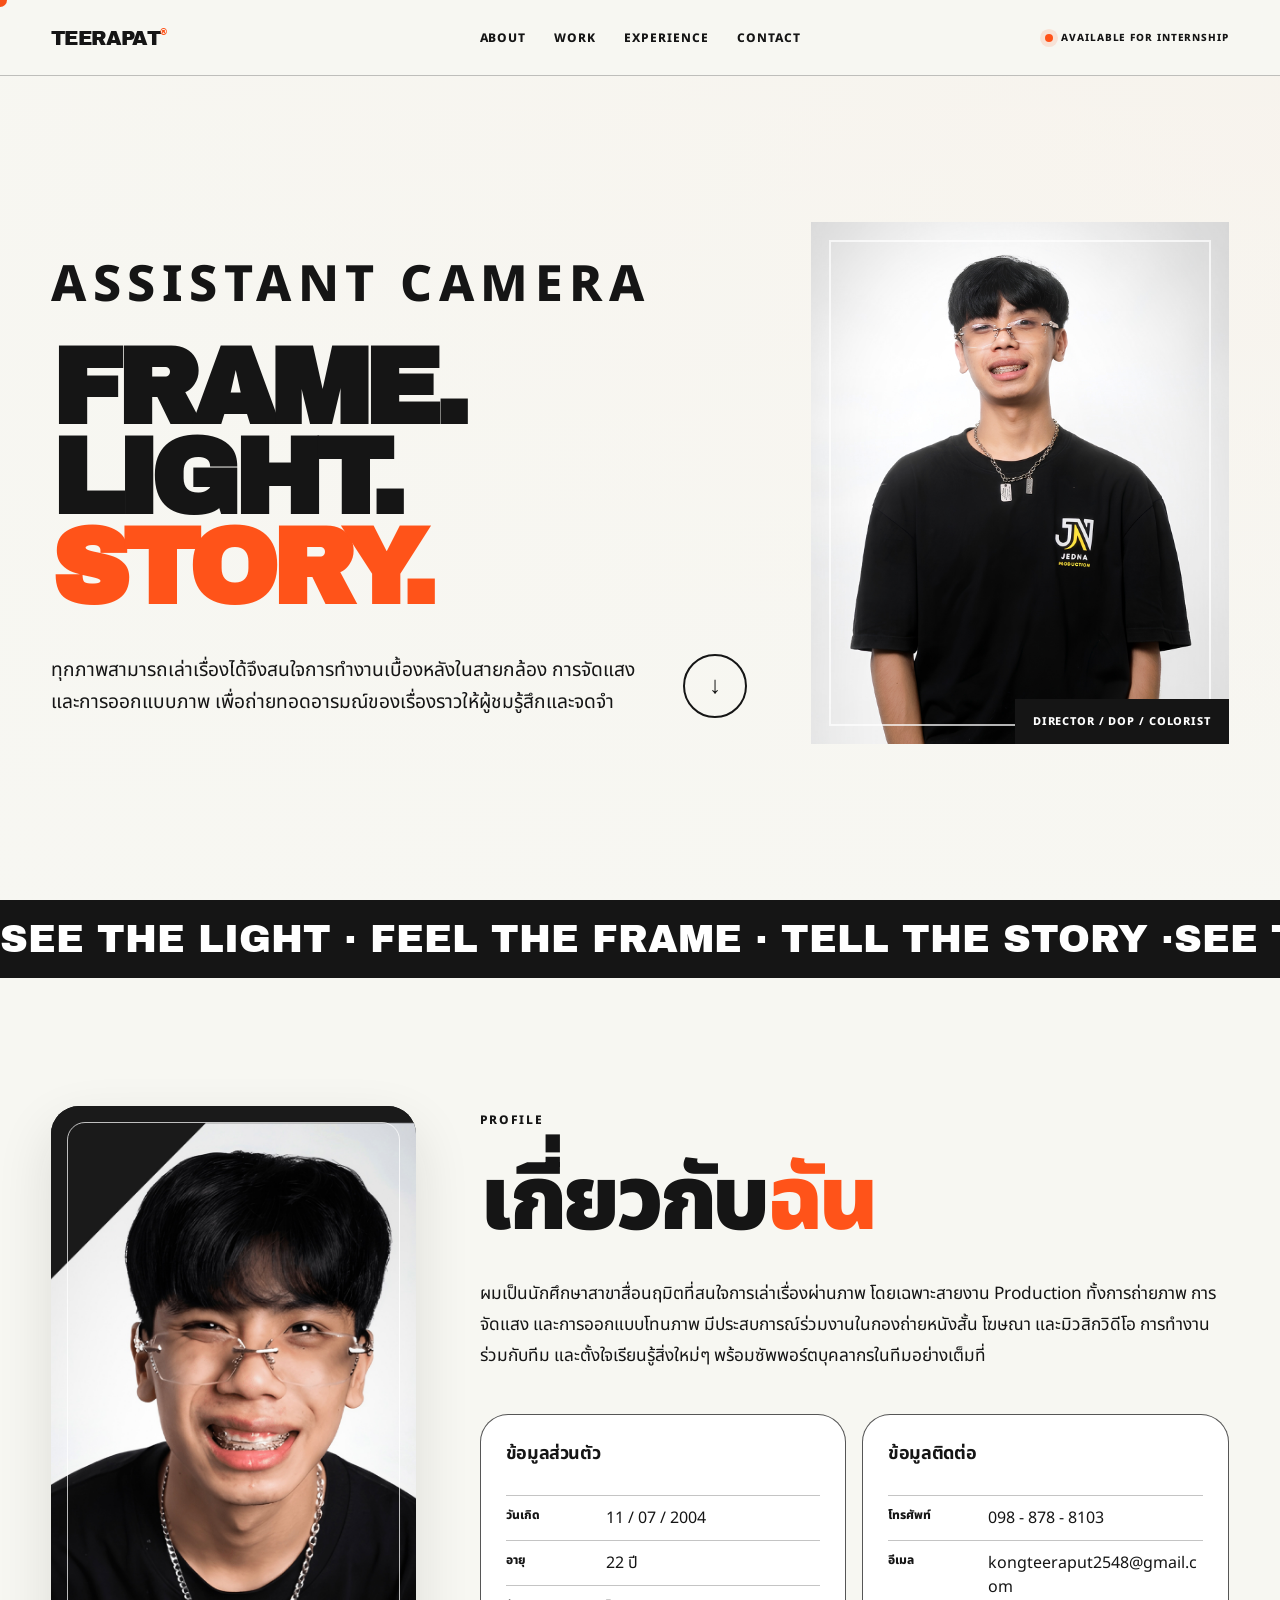
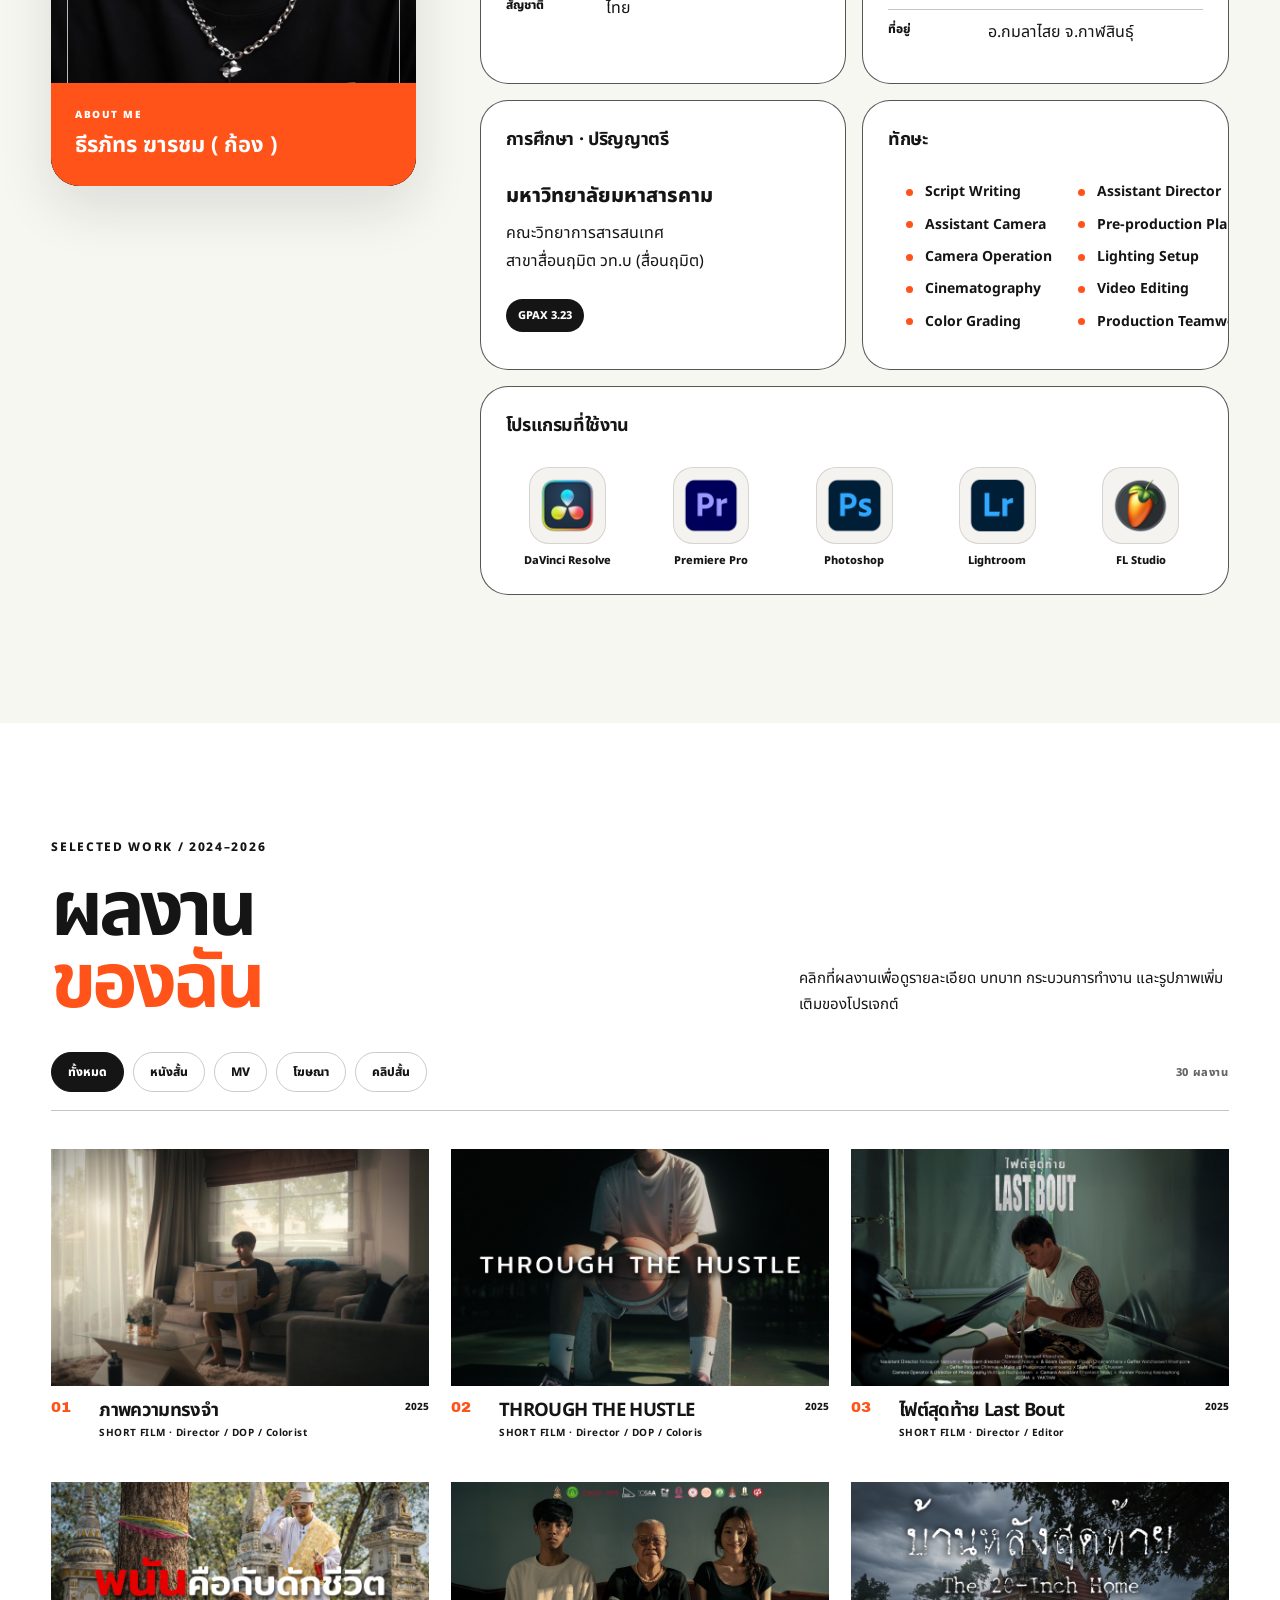
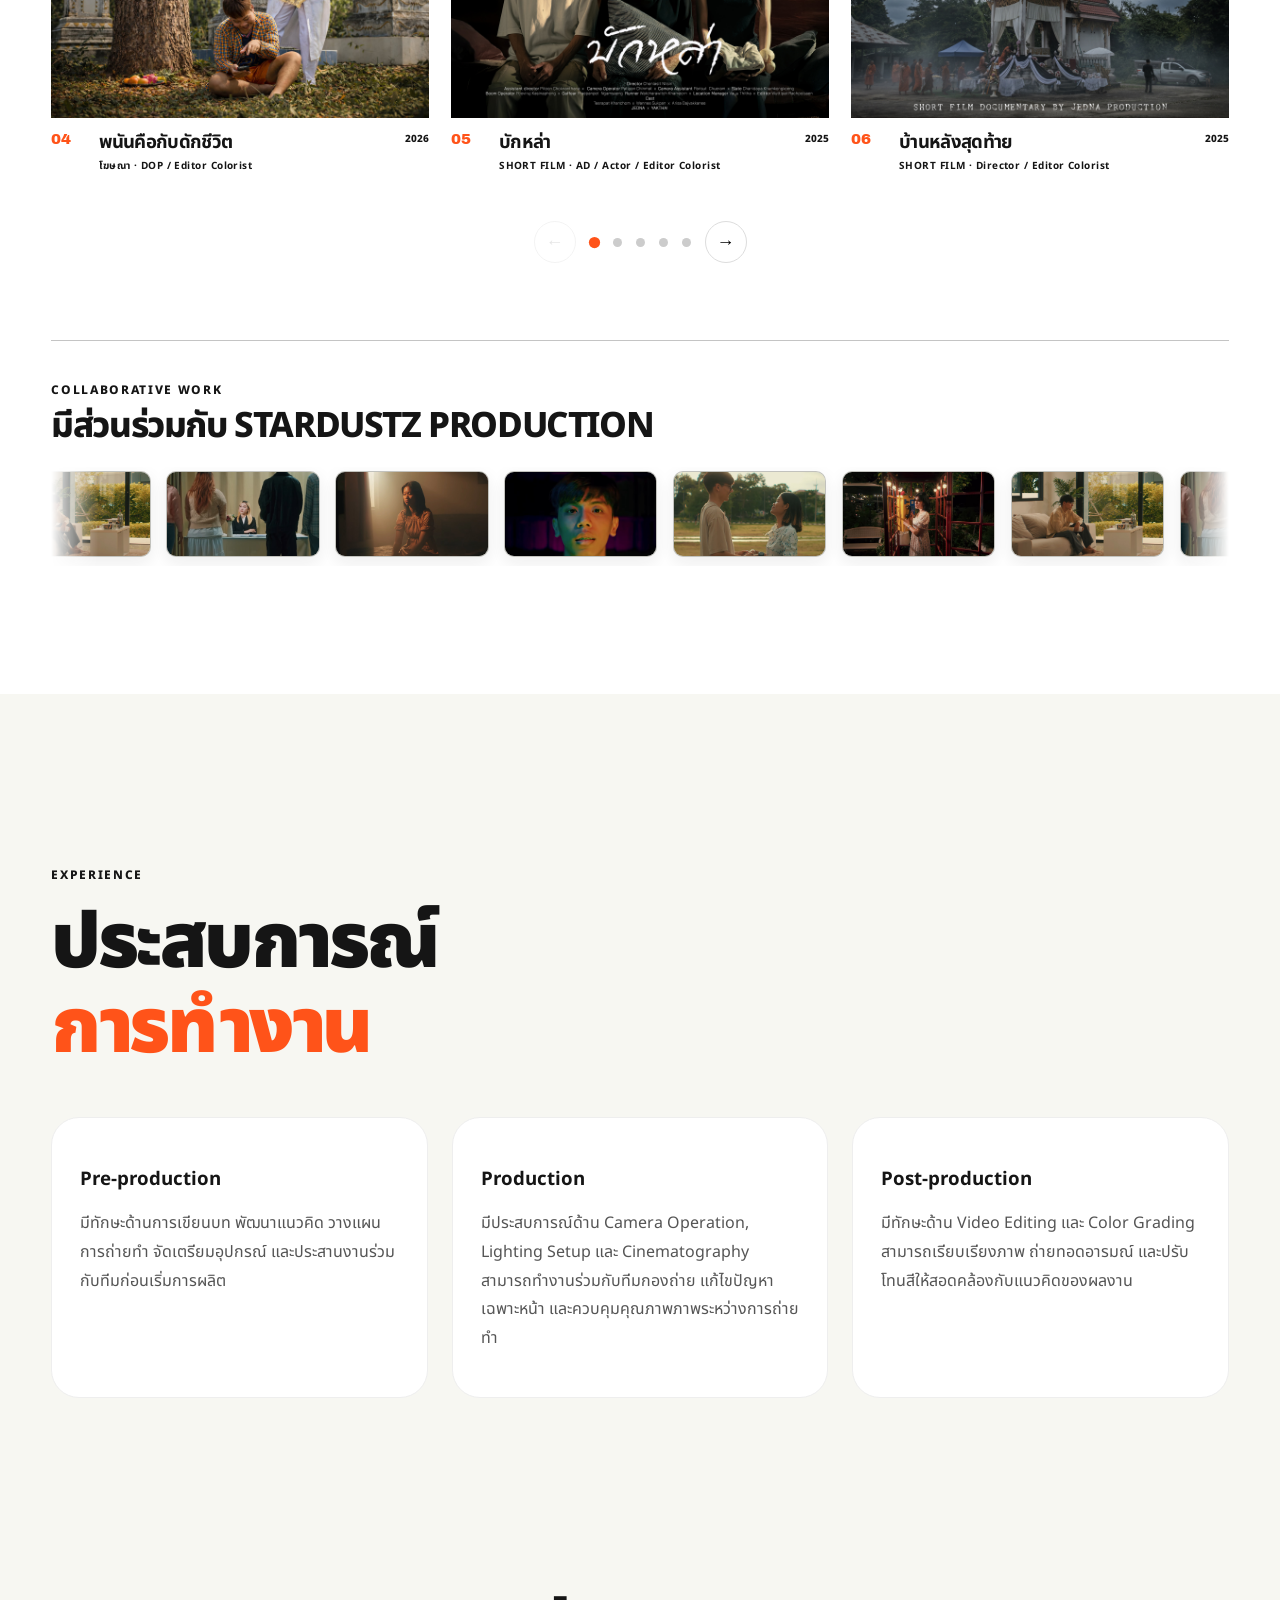
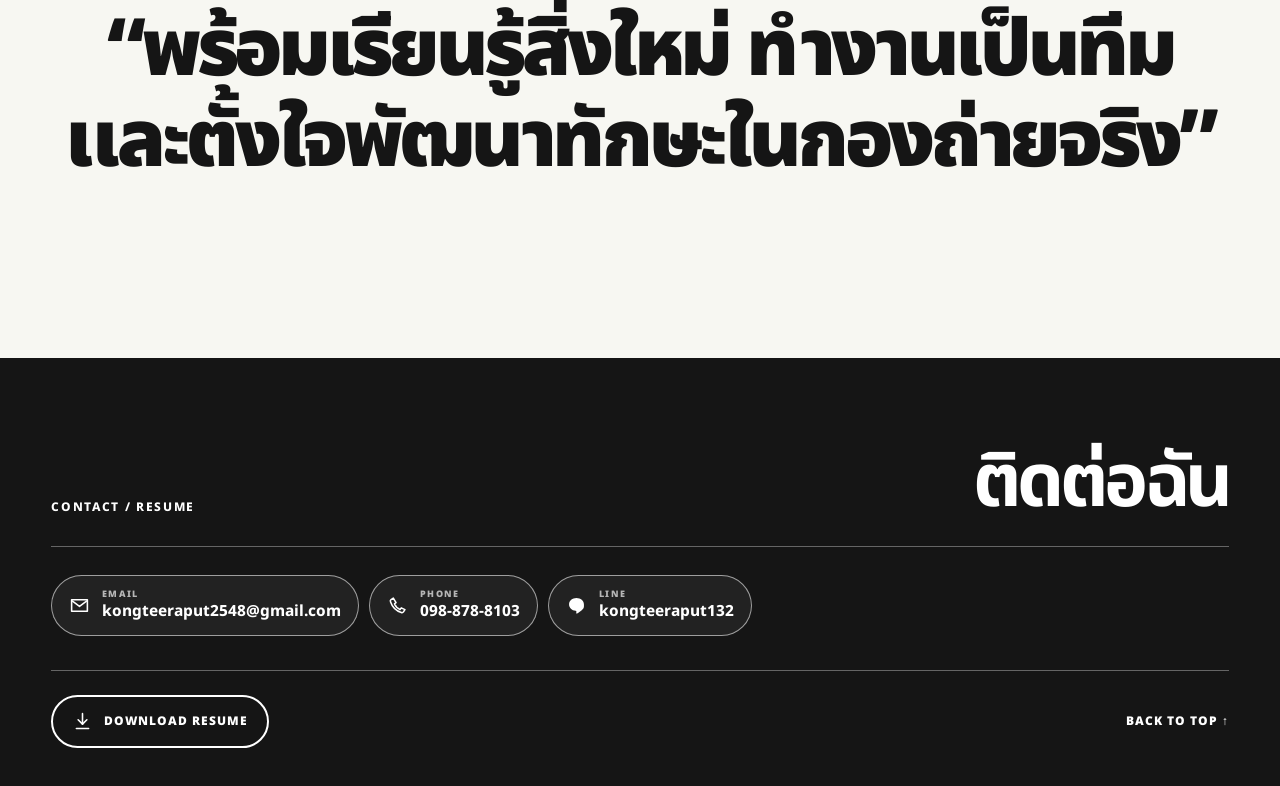
==== commit 7f9515d7: "upload" ====
--- a/index.html
+++ b/index.html
@@ -37,7 +37,7 @@
       <div class="hero-video-overlay" aria-hidden="true"></div>
 
       <div class="hero-copy reveal">
-        <p class="eyebrow">CAMERA DEPARTMENT / VISUAL STORYTELLER</p>
+        <p class="eyebrow">ASSISTANT CAMERA</p>
         <h1>FRAME.<br>LIGHT.<br><em>STORY.</em></h1>
         <div class="hero-bottom">
           <p>ทุกภาพสามารถเล่าเรื่องได้จึงสนใจการทำงานเบื้องหลังในสายกล้อง การจัดแสง และการออกแบบภาพ เพื่อถ่ายทอดอารมณ์ของเรื่องราวให้ผู้ชมรู้สึกและจดจำ</p>
@@ -47,7 +47,7 @@
 
       <div class="hero-portrait reveal">
         <div class="portrait-frame">
-          <img src="assets/profile1.jpg" alt="ภาพโปรไฟล์ของ ธีรภัทร ขารชม" />
+          <img src="assets/profile1.jpg" alt="ภาพโปรไฟล์ของ ธีรภัทร ฆารชม" />
           <span class="portrait-label">DIRECTOR / DOP / COLORIST</span>
         </div>
       </div>
@@ -106,6 +106,7 @@
               <ul class="skill-list">
                 <li>Script Writing</li>
                 <li>Assistant Director</li>
+                <li>Assistant Camera</li>
                 <li>Pre-production Planning</li>
                 <li>Camera Operation</li>
                 <li>Lighting Setup</li>
--- a/styles.css
+++ b/styles.css
@@ -2228,3 +2228,68 @@
   .software-icon { width: 72px; border-radius: 17px; }
   .software-item figcaption { font-size: 10px; }
 }
+
+/* =========================================================
+   Final hero typography + reliable mobile navigation
+   ========================================================= */
+/* Make the role label easier to notice while keeping the headline balanced. */
+.hero-copy > .eyebrow {
+  font-size: clamp(50px, .9vw, 18px);
+  letter-spacing: .13em;
+}
+
+.hero h1 {
+  margin-top: 20px;
+  margin-bottom: 40px;
+  font-size: clamp(52px, 8.4vw, 138px);
+}
+
+@media (max-width: 900px) {
+  /* A fixed header keeps the hamburger available wherever the user scrolls. */
+  body {
+    padding-top: 66px;
+  }
+
+  .site-header {
+    position: fixed;
+    top: 0;
+    right: 0;
+    left: 0;
+    width: 100%;
+    z-index: 100;
+  }
+
+  .site-header nav {
+    top: 66px;
+    max-height: calc(100dvh - 66px);
+    overflow-y: auto;
+    overscroll-behavior: contain;
+  }
+
+  /* Do not lock the body: iOS/Android browsers can otherwise jump to page top. */
+  body.menu-open {
+    overflow-x: hidden;
+    overflow-y: auto;
+  }
+
+  .hero-copy > .eyebrow {
+    font-size: 50px;
+  }
+
+  .hero h1 {
+    margin-top: 16px;
+    margin-bottom: 32px;
+    font-size: clamp(52px, 16vw, 90px);
+  }
+}
+
+@media (max-width: 430px) {
+  .hero-copy > .eyebrow {
+    font-size: 13px;
+    letter-spacing: .14em;
+  }
+
+  .hero h1 {
+    font-size: clamp(44px, 14.5vw, 62px);
+  }
+}
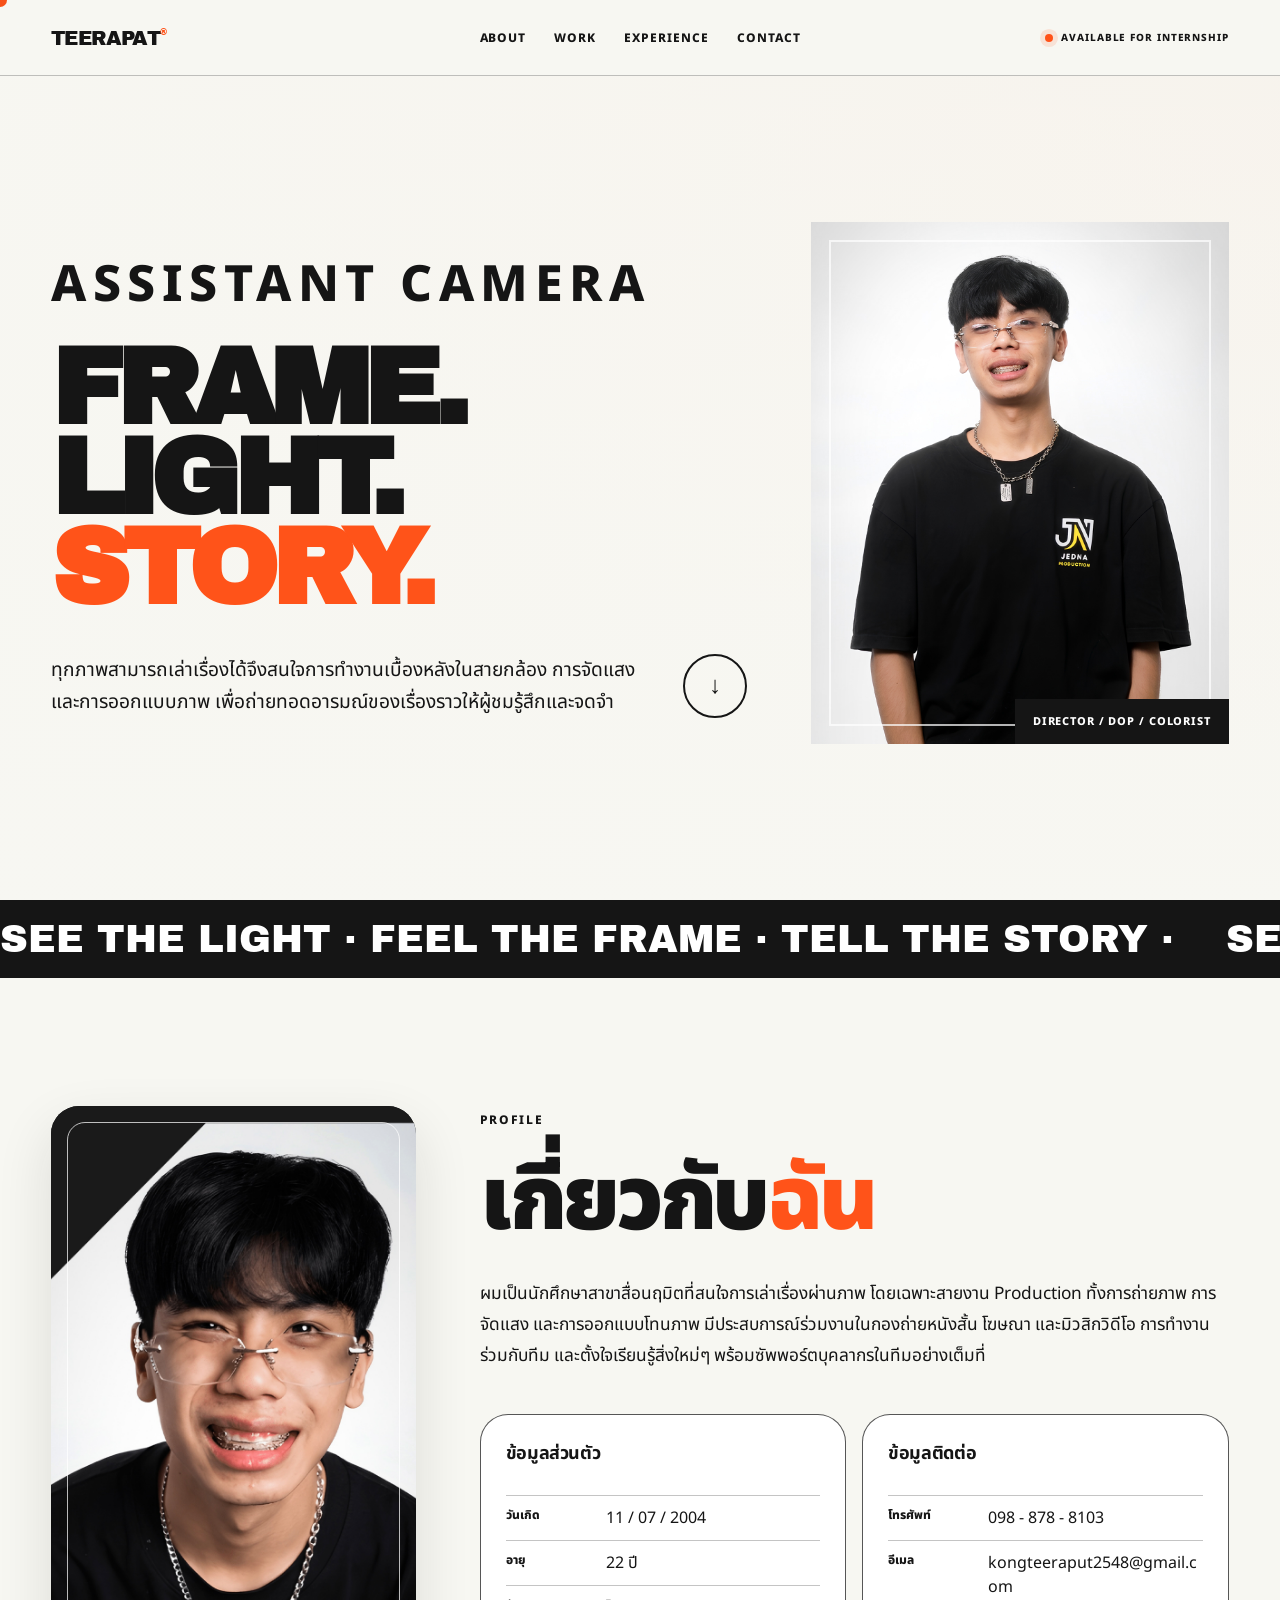
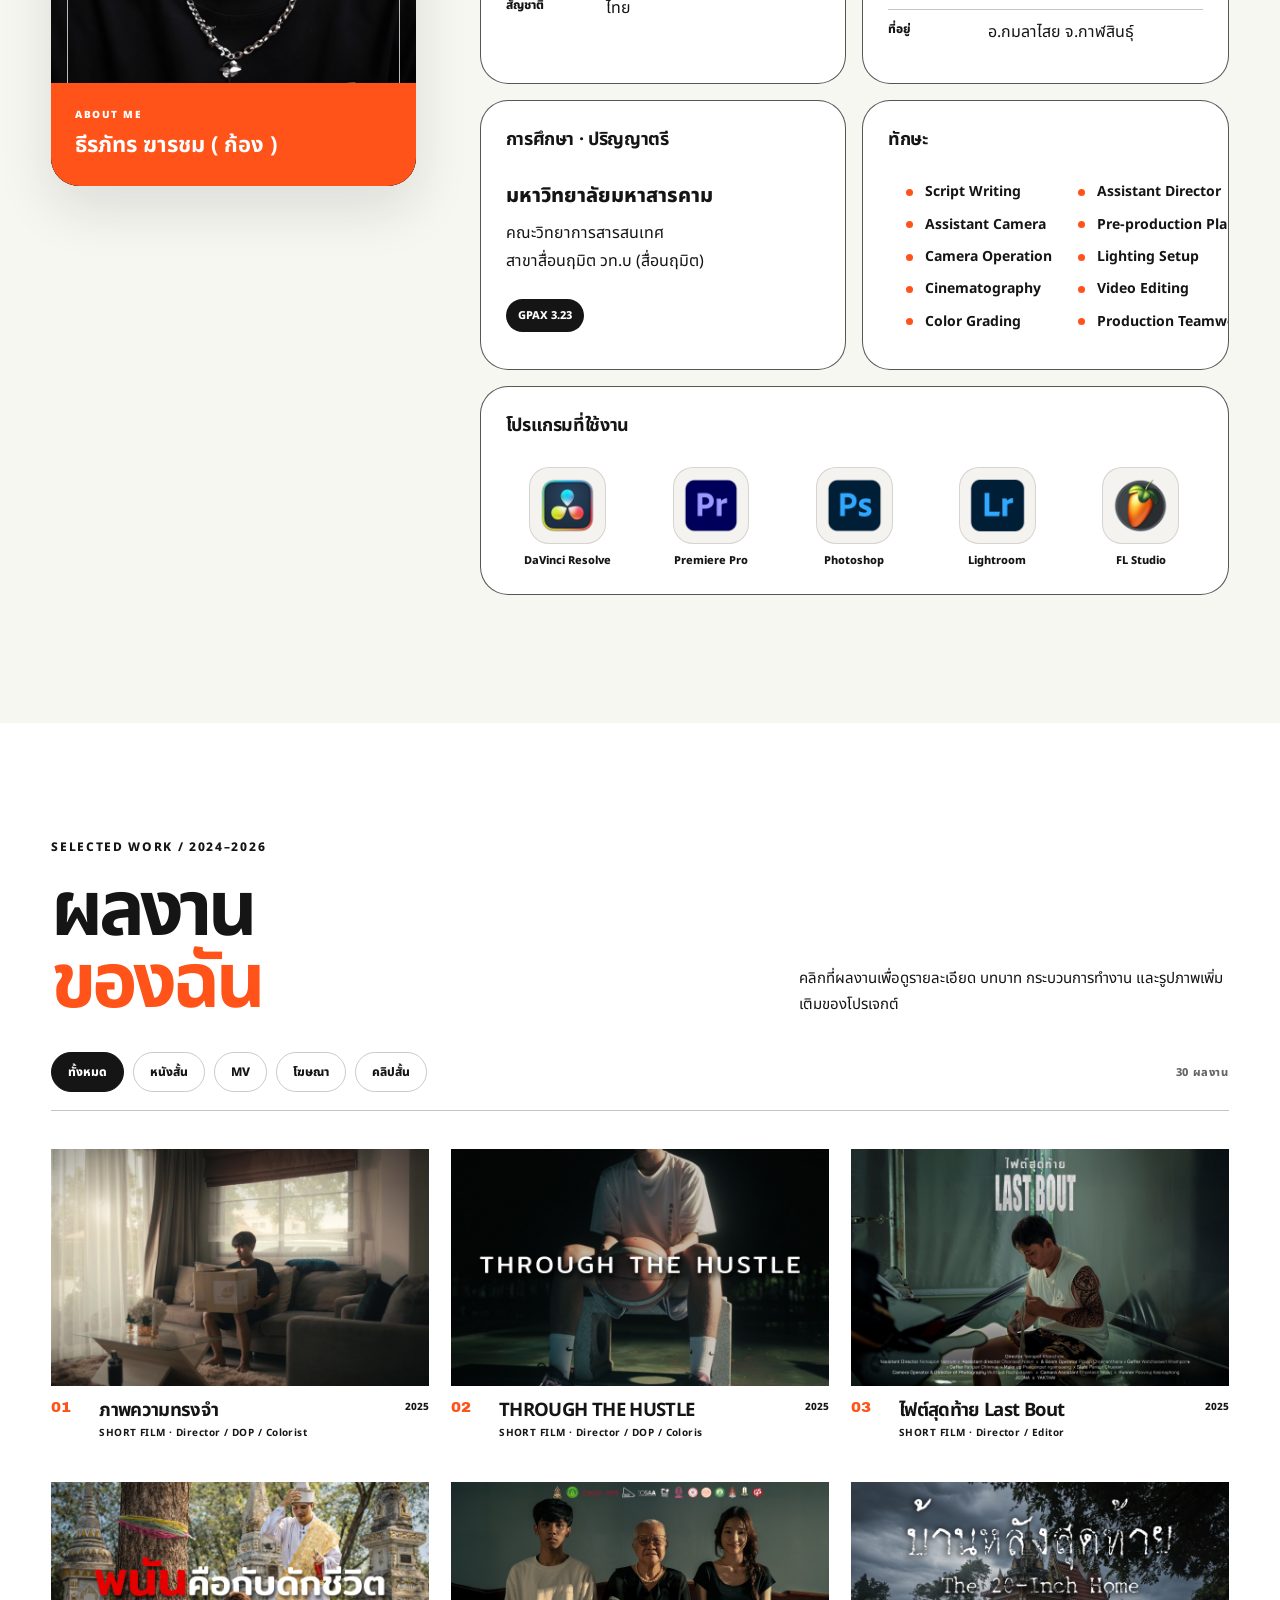
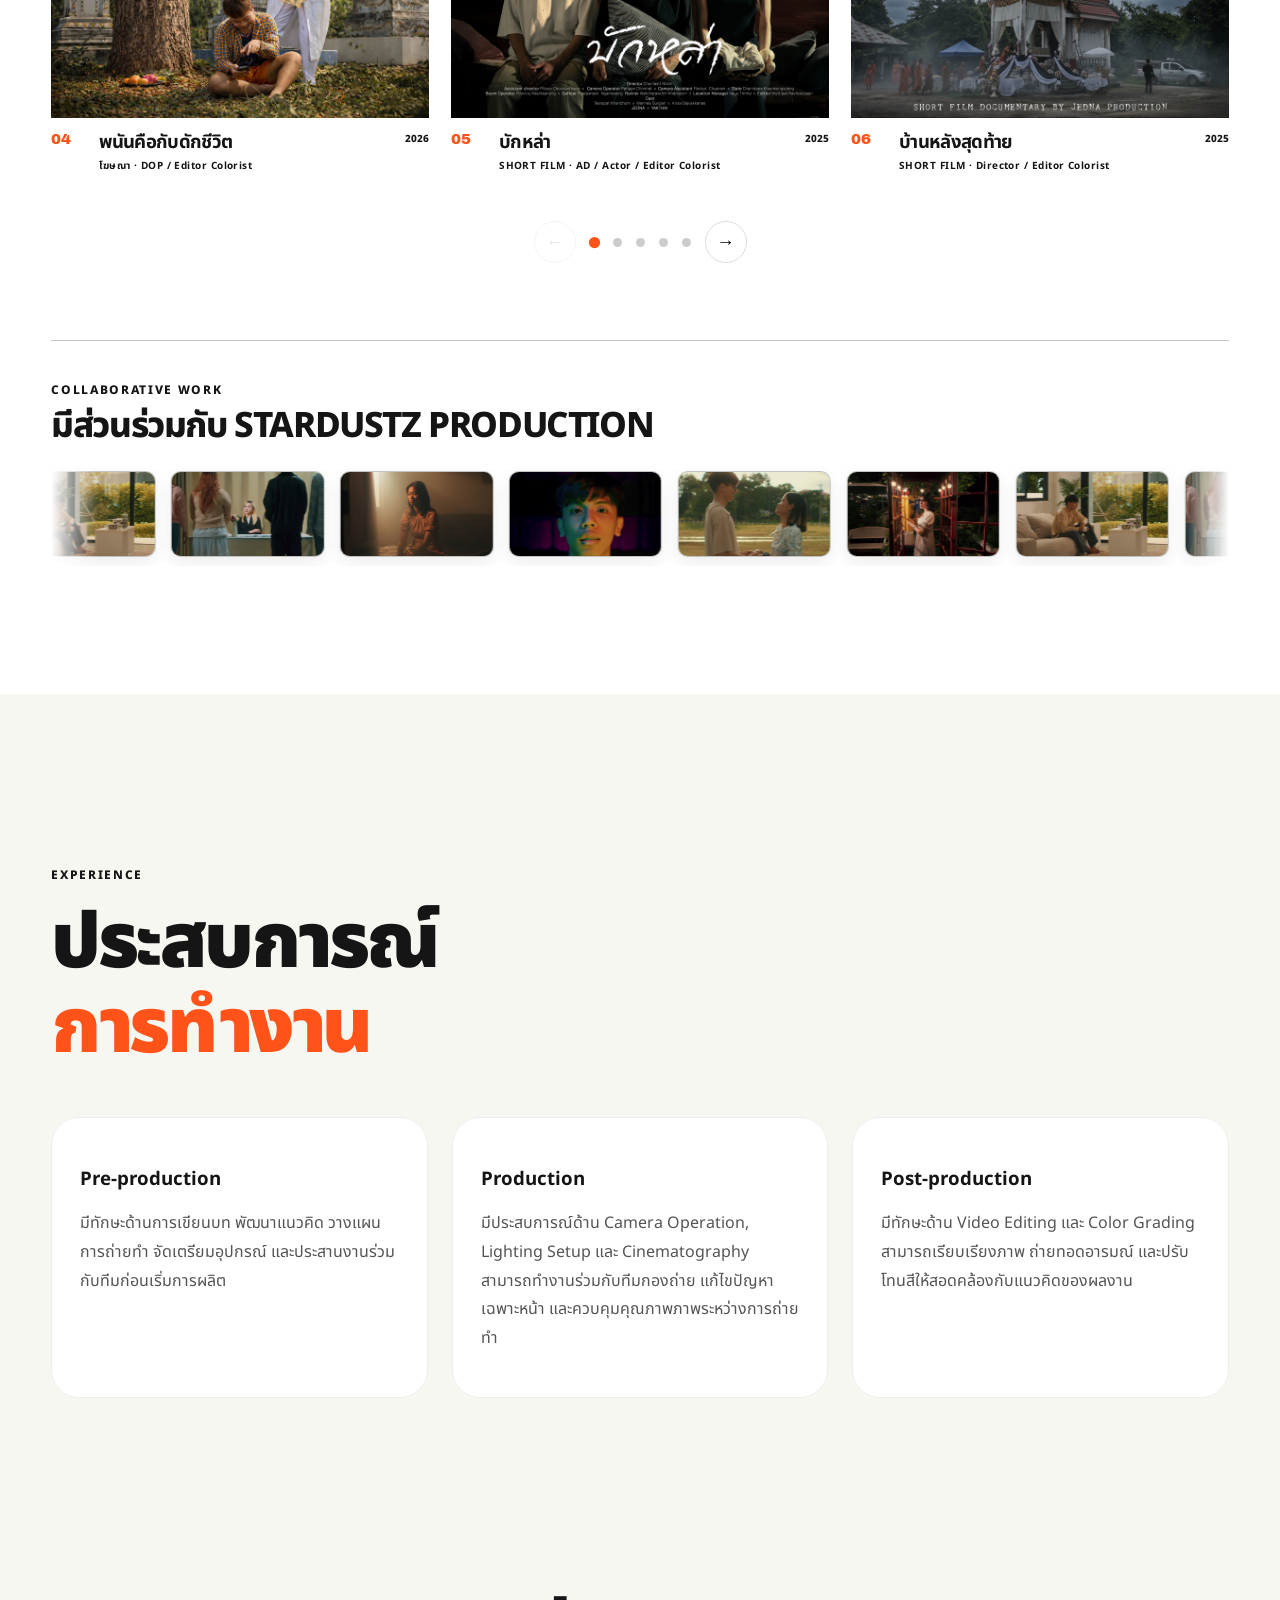
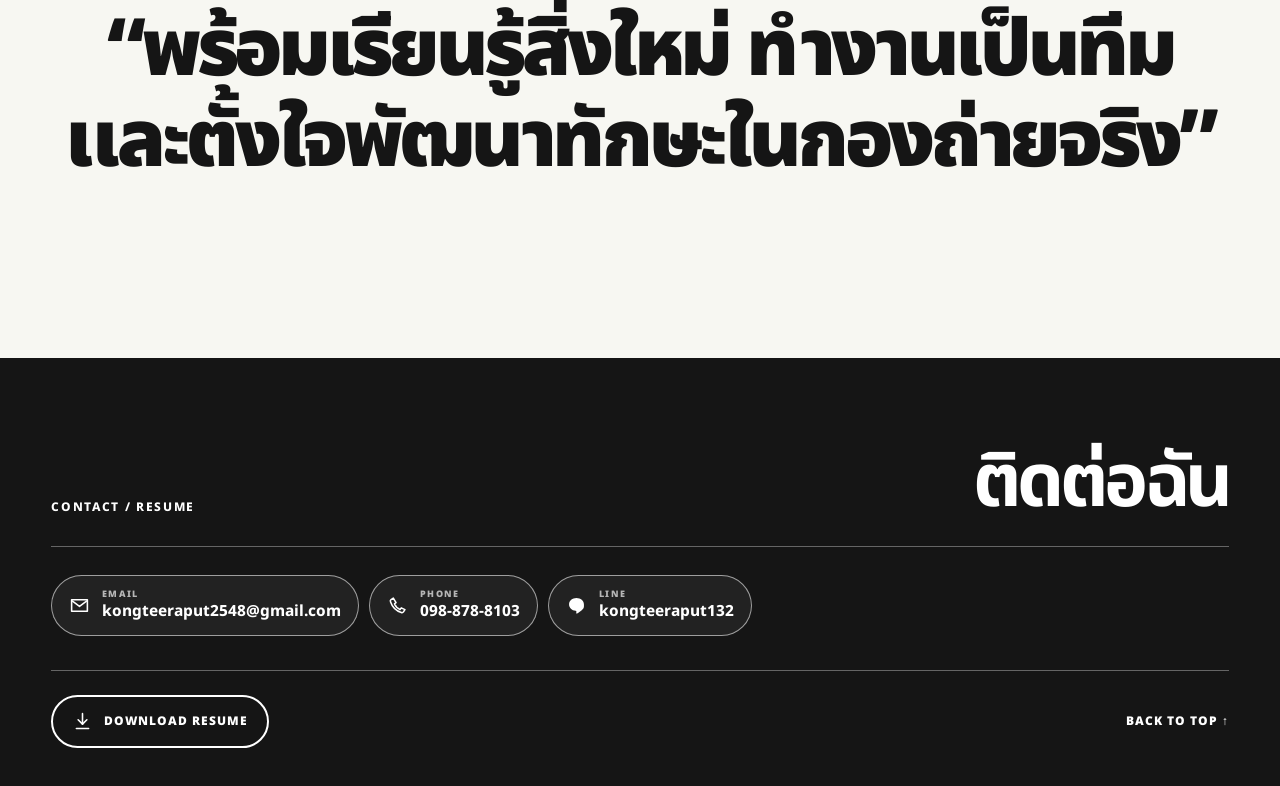
==== commit 475f149d: "upload new" ====
--- a/index.html
+++ b/index.html
@@ -53,9 +53,11 @@
       </div>
     </section>
 
-    <section class="ticker" aria-label="ทักษะหลัก">
-      <div> SEE THE LIGHT · FEEL THE FRAME · TELL THE STORY ·</div>
-      <div aria-hidden="true"> SEE THE LIGHT · FEEL THE FRAME · TELL THE STORY ·</div>
+    <section class="ticker" aria-label="แนวคิดในการทำงาน">
+      <div class="ticker-track">
+        <span>SEE THE LIGHT · FEEL THE FRAME · TELL THE STORY ·</span>
+        <span aria-hidden="true">SEE THE LIGHT · FEEL THE FRAME · TELL THE STORY ·</span>
+      </div>
     </section>
 
     <section id="about" class="about-summary section-pad">
@@ -226,14 +228,14 @@
           <svg viewBox="0 0 24 24" aria-hidden="true"><path d="M7.2 3.5 4.6 5.2c-.8.5-.9 1.6-.6 2.5 2 6.1 6.2 10.3 12.3 12.3.9.3 2 0 2.5-.7l1.7-2.6-4.2-2-1.4 1.8c-2.9-1.1-5.3-3.5-6.4-6.4l1.8-1.4z"/></svg>
           <span><small>PHONE</small>098-878-8103</span>
         </a>
-        <a class="contact-item" href="https://line.me/ti/p/~kongteeraput132" target="_blank" rel="noopener noreferrer" aria-label="เปิด LINE ของ kongteeraput132">
+        <a class="contact-item" href="https://line.me/ti/p/3AN91uKpbU" target="_blank" rel="noopener noreferrer" aria-label="เปิด LINE ของ kongteeraput132">
           <svg viewBox="0 0 24 24" aria-hidden="true"><path d="M20.5 10.8c0-4.1-3.8-7.3-8.5-7.3s-8.5 3.2-8.5 7.3c0 3.7 3.2 6.8 7.5 7.3.3.1.7.2.8.5.1.3.1.7 0 1l-.1.9c0 .3-.2 1.1 1 .6 1.2-.5 6.5-3.8 7.5-6.5.2-.6.3-1.2.3-1.8z"/></svg>
           <span><small>LINE</small>kongteeraput132</span>
         </a>
       </div>
 
       <div class="contact-footer-row">
-        <a class="resume-download" href="https://drive.google.com/uc?export=download&id=1RfKe8Ul00ladUPzTSBc_7ib2AppkwEsM" download>
+        <a class="resume-download" href="https://drive.google.com/uc?export=download&id=11NfYUfmtkBtYa0TDrB1uD2X2s1hU-iEh" download>
           <svg viewBox="0 0 24 24" aria-hidden="true"><path d="M12 3v12"/><path d="m7 10 5 5 5-5"/><path d="M5 20h14"/></svg>
           <span>DOWNLOAD RESUME</span>
         </a>
--- a/styles.css
+++ b/styles.css
@@ -56,9 +56,33 @@
 .portrait-frame img { aspect-ratio:4/5; object-fit:cover; filter:grayscale(100%) contrast(1.03); transition:.45s ease; mix-blend-mode:multiply; }
 .portrait-frame:hover img { filter:grayscale(0); mix-blend-mode:normal; transform:scale(1.02); }
 .portrait-label { position:absolute; z-index:3; right:0; bottom:0; background:var(--black); color:white; padding:14px 18px; font-size:11px; font-weight:800; letter-spacing:.08em; }
-.ticker { overflow:hidden; display:flex; width:max-content; background:var(--black); color:white; border-top:1px solid var(--black); border-bottom:1px solid var(--black); }
-.ticker div { padding:17px 0; font-family:"Archivo Black", sans-serif; font-size:clamp(22px,3vw,44px); white-space:nowrap; animation:ticker 28s linear infinite; }
-@keyframes ticker { to { transform:translateX(-100%); } }
+.ticker {
+  width: 100%;
+  max-width: 100%;
+  min-width: 0;
+  overflow: hidden;
+  background: var(--black);
+  color: white;
+  border-top: 1px solid var(--black);
+  border-bottom: 1px solid var(--black);
+}
+.ticker-track {
+  display: flex;
+  width: max-content;
+  will-change: transform;
+  animation: ticker 28s linear infinite;
+}
+.ticker-track span {
+  flex: 0 0 auto;
+  padding: 17px 1.35em 17px 0;
+  font-family: "Archivo Black", sans-serif;
+  font-size: clamp(22px, 3vw, 44px);
+  white-space: nowrap;
+}
+@keyframes ticker {
+  from { transform: translateX(0); }
+  to { transform: translateX(-50%); }
+}
 
 /* About summary */
 .about-summary {
@@ -407,6 +431,7 @@
 .mini-footer { background:var(--black); color:white; display:flex; justify-content:space-between; align-items:center; padding-top:35px; padding-bottom:35px; }
 .mini-footer a { font-weight:900; }
 .mini-footer p { margin:0; font-size:11px; }
+.project-page .mini-footer, .activity-page .mini-footer { justify-content:flex-end; }
 
 @media (max-width: 1100px) {
   .about-summary-inner { grid-template-columns: minmax(260px, .7fr) minmax(0, 1.3fr); }
@@ -1097,7 +1122,7 @@
   .portrait-frame::before { inset: 12px; border-radius: 14px; }
   .portrait-label { padding: 11px 13px; font-size: 9px; }
 
-  .ticker div { padding-block: 13px; font-size: 22px; }
+  .ticker-track span { padding-block: 13px; font-size: 22px; }
 
   .about-summary { padding-top: 72px; padding-bottom: 76px; }
   .about-summary-inner { grid-template-columns: 1fr; gap: 42px; }
@@ -1286,16 +1311,14 @@
 }
 
 /* Keep the moving text inside the viewport instead of making the page wider. */
-.ticker {
-  width: 100%;
-  max-width: 100%;
-  min-width: 0;
-  overflow: hidden;
-}
-
-.ticker div {
-  flex: 0 0 auto;
-  width: max-content;
+.ticker-track {
+  min-width: max-content;
+}
+
+@media (prefers-reduced-motion: reduce) {
+  .ticker-track {
+    animation: none;
+  }
 }
 
 @supports (overflow: clip) {
